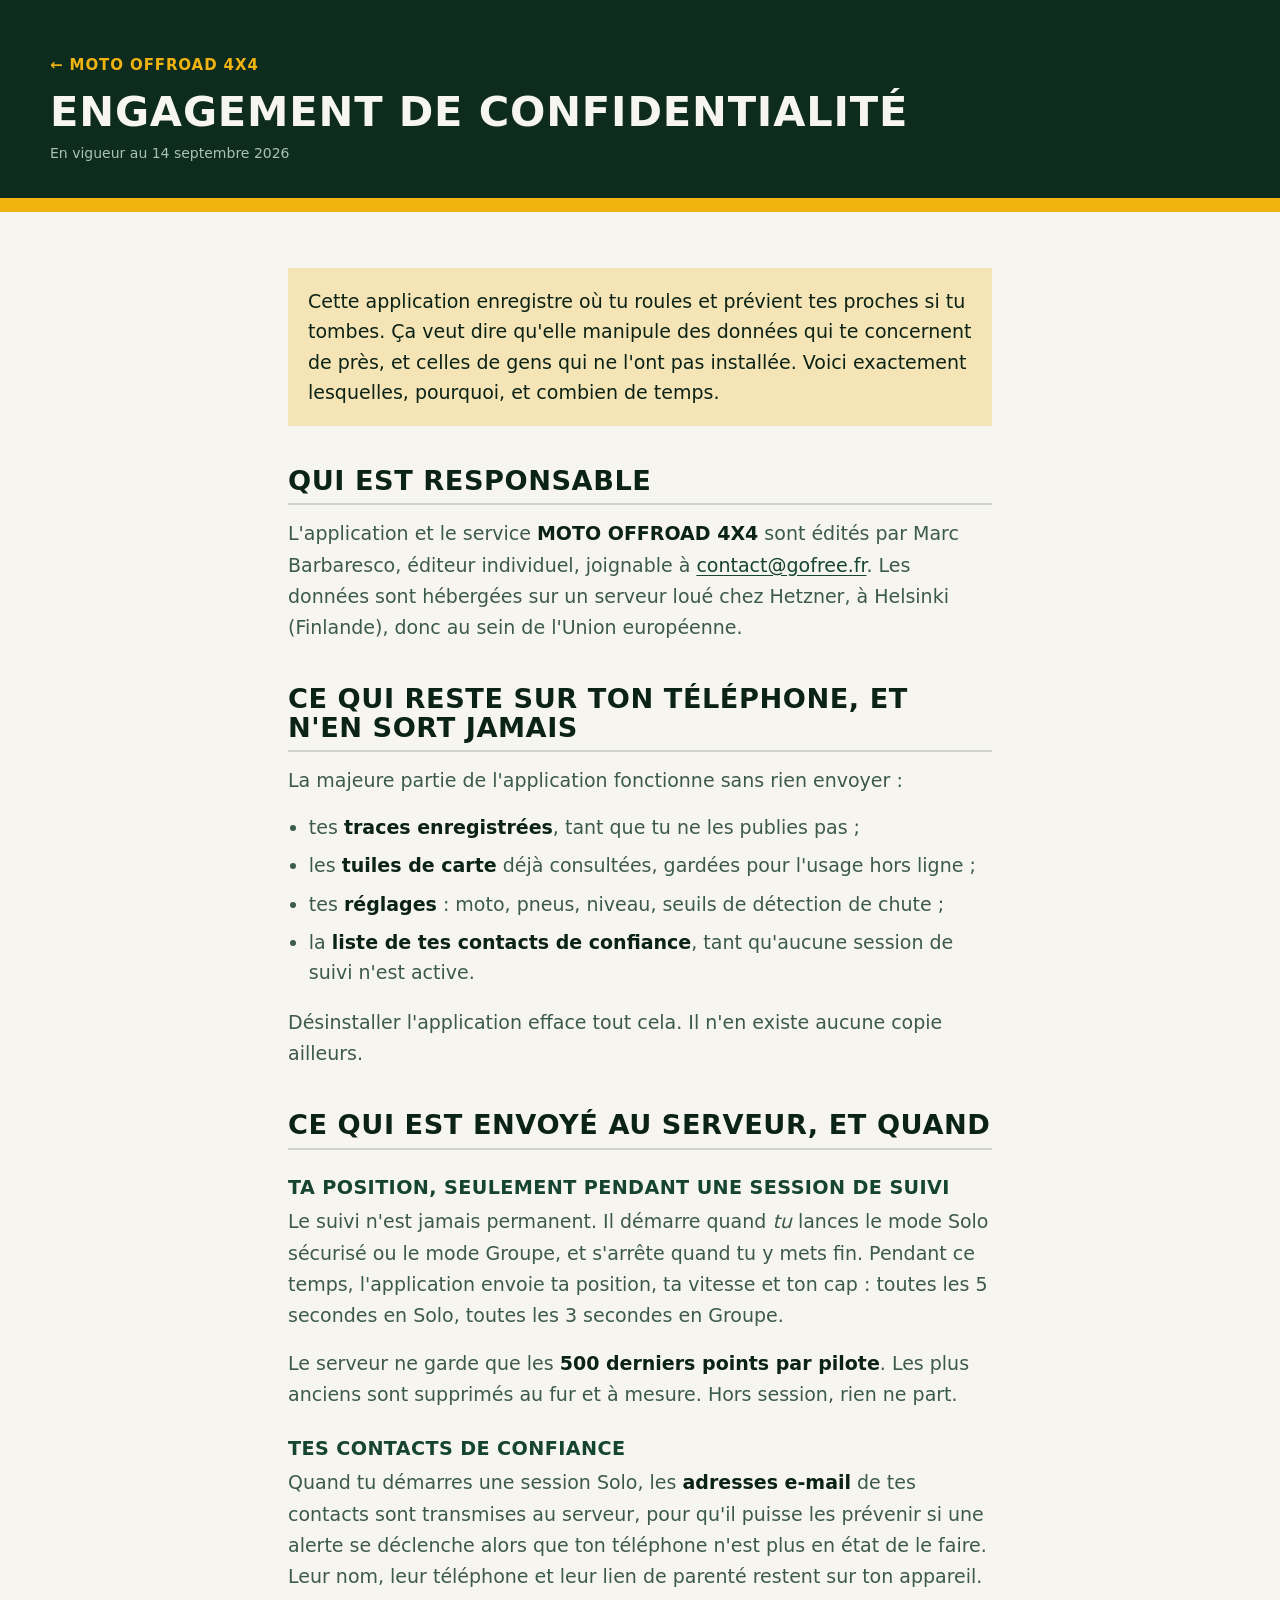
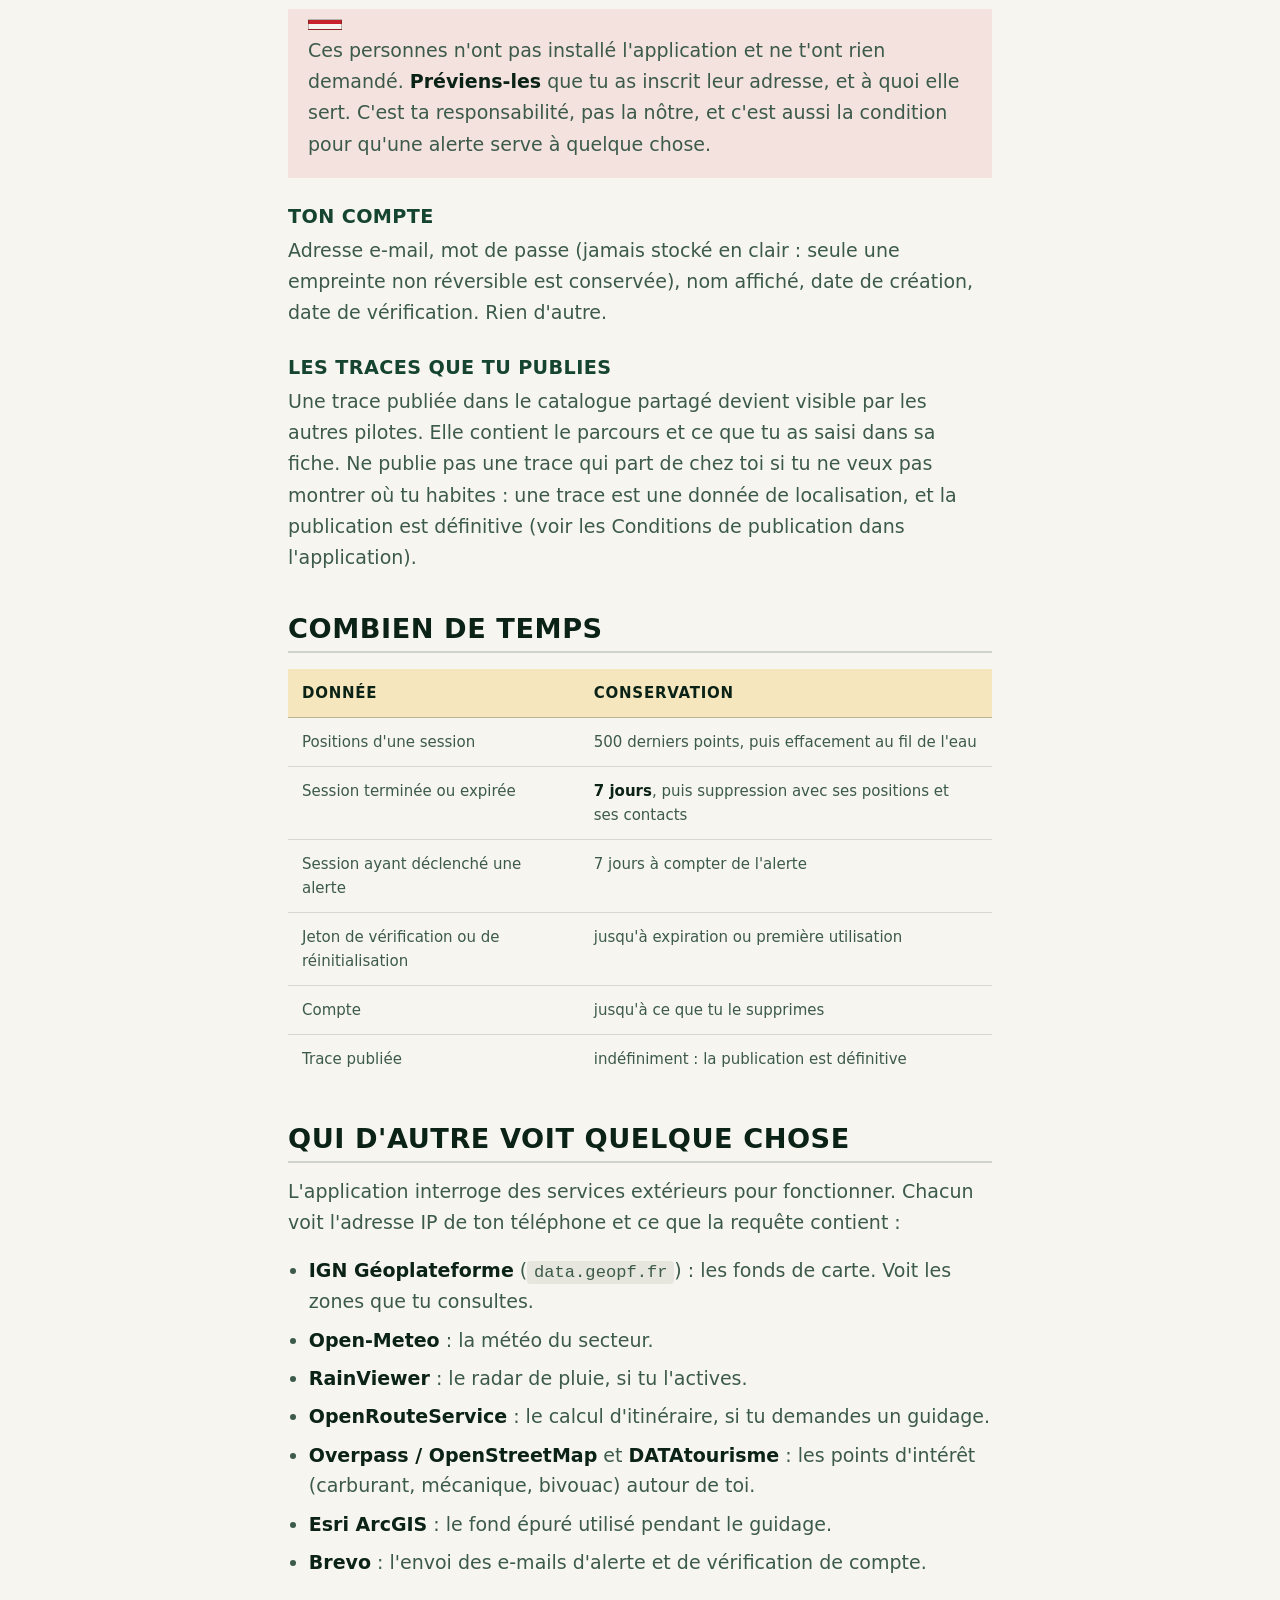
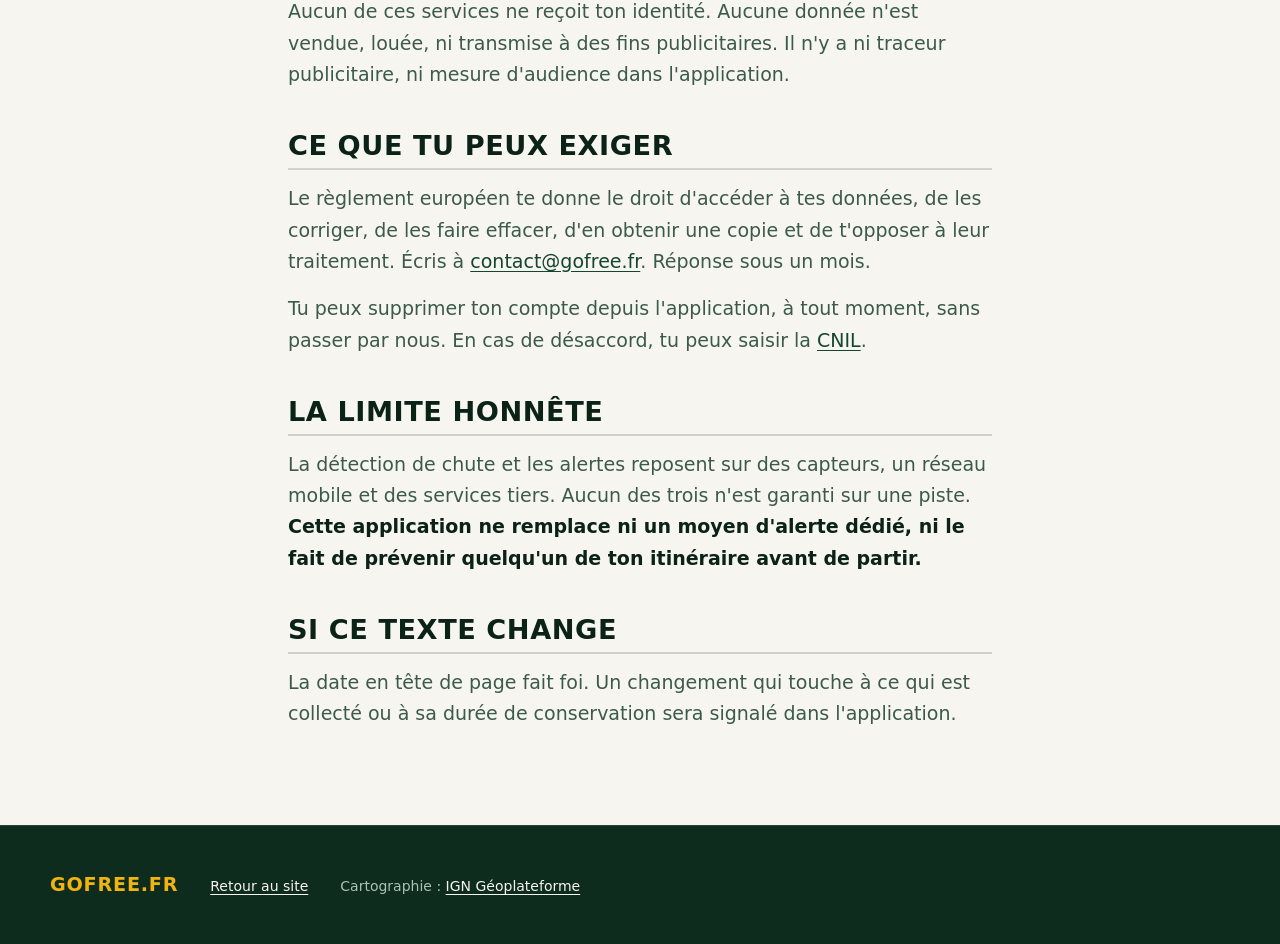
==== confidentialite.html @ 1a0636ef "Page d'engagement de confidentialite Requise par Apple pour ouvrir les tests externes TestFlight, et" ====
<!doctype html>
<html lang="fr">
<head>
<meta charset="utf-8">
<meta name="viewport" content="width=device-width, initial-scale=1">
<title>Confidentialité — MOTO OFFROAD 4X4</title>
<meta name="description" content="Ce que l'application MOTO OFFROAD 4X4 collecte, pourquoi, combien de temps, et comment le faire effacer.">
<meta name="theme-color" content="#14432E">
<link rel="stylesheet" href="styles.css">
<link rel="stylesheet" href="legal.css">
</head>
<body>

<header class="bandeau-legal">
  <div class="enveloppe">
    <a class="retour" href="./">← MOTO OFFROAD 4X4</a>
    <h1>Engagement de confidentialité</h1>
    <p class="maj">En vigueur au 14 septembre 2026</p>
  </div>
</header>

<main class="legal">
  <div class="enveloppe">

    <p class="chapo">
      Cette application enregistre où tu roules et prévient tes proches si tu
      tombes. Ça veut dire qu'elle manipule des données qui te concernent de
      près, et celles de gens qui ne l'ont pas installée. Voici exactement
      lesquelles, pourquoi, et combien de temps.
    </p>

    <h2>Qui est responsable</h2>
    <p>
      L'application et le service <strong>MOTO OFFROAD 4X4</strong> sont
      édités par Marc Barbaresco, éditeur individuel, joignable à
      <a href="mailto:contact@gofree.fr">contact@gofree.fr</a>. Les données
      sont hébergées sur un serveur loué chez Hetzner, à Helsinki (Finlande),
      donc au sein de l'Union européenne.
    </p>

    <h2>Ce qui reste sur ton téléphone, et n'en sort jamais</h2>
    <p>
      La majeure partie de l'application fonctionne sans rien envoyer :
    </p>
    <ul>
      <li>tes <strong>traces enregistrées</strong>, tant que tu ne les publies pas ;</li>
      <li>les <strong>tuiles de carte</strong> déjà consultées, gardées pour l'usage hors ligne ;</li>
      <li>tes <strong>réglages</strong> : moto, pneus, niveau, seuils de détection de chute ;</li>
      <li>la <strong>liste de tes contacts de confiance</strong>, tant qu'aucune session de suivi n'est active.</li>
    </ul>
    <p>
      Désinstaller l'application efface tout cela. Il n'en existe aucune copie
      ailleurs.
    </p>

    <h2>Ce qui est envoyé au serveur, et quand</h2>

    <h3>Ta position, seulement pendant une session de suivi</h3>
    <p>
      Le suivi n'est jamais permanent. Il démarre quand <em>tu</em> lances le
      mode Solo sécurisé ou le mode Groupe, et s'arrête quand tu y mets fin.
      Pendant ce temps, l'application envoie ta position, ta vitesse et ton
      cap : toutes les 5 secondes en Solo, toutes les 3 secondes en Groupe.
    </p>
    <p>
      Le serveur ne garde que les <strong>500 derniers points par pilote</strong>. Les plus anciens sont supprimés au fur et à mesure. Hors session, rien
      ne part.
    </p>

    <h3>Tes contacts de confiance</h3>
    <p>
      Quand tu démarres une session Solo, les <strong>adresses e-mail</strong> de
      tes contacts sont transmises au serveur, pour qu'il puisse les prévenir
      si une alerte se déclenche alors que ton téléphone n'est plus en état de
      le faire. Leur nom, leur téléphone et leur lien de parenté restent sur
      ton appareil.
    </p>
    <p class="avertissement">
      Ces personnes n'ont pas installé l'application et ne t'ont rien demandé.
      <strong>Préviens-les</strong> que tu as inscrit leur adresse, et à quoi
      elle sert. C'est ta responsabilité, pas la nôtre, et c'est aussi la
      condition pour qu'une alerte serve à quelque chose.
    </p>

    <h3>Ton compte</h3>
    <p>
      Adresse e-mail, mot de passe (jamais stocké en clair : seule une
      empreinte non réversible est conservée), nom affiché, date de création,
      date de vérification. Rien d'autre.
    </p>

    <h3>Les traces que tu publies</h3>
    <p>
      Une trace publiée dans le catalogue partagé devient visible par les
      autres pilotes. Elle contient le parcours et ce que tu as saisi dans sa
      fiche. Ne publie pas une trace qui part de chez toi si tu ne veux pas
      montrer où tu habites : une trace est une donnée de localisation, et la
      publication est définitive (voir les Conditions de publication dans
      l'application).
    </p>

    <h2>Combien de temps</h2>
    <table class="duree">
      <thead>
        <tr><th>Donnée</th><th>Conservation</th></tr>
      </thead>
      <tbody>
        <tr><td>Positions d'une session</td><td>500 derniers points, puis effacement au fil de l'eau</td></tr>
        <tr><td>Session terminée ou expirée</td><td><strong>7 jours</strong>, puis suppression avec ses positions et ses contacts</td></tr>
        <tr><td>Session ayant déclenché une alerte</td><td>7 jours à compter de l'alerte</td></tr>
        <tr><td>Jeton de vérification ou de réinitialisation</td><td>jusqu'à expiration ou première utilisation</td></tr>
        <tr><td>Compte</td><td>jusqu'à ce que tu le supprimes</td></tr>
        <tr><td>Trace publiée</td><td>indéfiniment : la publication est définitive</td></tr>
      </tbody>
    </table>

    <h2>Qui d'autre voit quelque chose</h2>
    <p>
      L'application interroge des services extérieurs pour fonctionner. Chacun
      voit l'adresse IP de ton téléphone et ce que la requête contient :
    </p>
    <ul>
      <li><strong>IGN Géoplateforme</strong> (<code>data.geopf.fr</code>) : les fonds de carte. Voit les zones que tu consultes.</li>
      <li><strong>Open-Meteo</strong> : la météo du secteur.</li>
      <li><strong>RainViewer</strong> : le radar de pluie, si tu l'actives.</li>
      <li><strong>OpenRouteService</strong> : le calcul d'itinéraire, si tu demandes un guidage.</li>
      <li><strong>Overpass / OpenStreetMap</strong> et <strong>DATAtourisme</strong> : les points d'intérêt (carburant, mécanique, bivouac) autour de toi.</li>
      <li><strong>Esri ArcGIS</strong> : le fond épuré utilisé pendant le guidage.</li>
      <li><strong>Brevo</strong> : l'envoi des e-mails d'alerte et de vérification de compte.</li>
    </ul>
    <p>
      Aucun de ces services ne reçoit ton identité. Aucune donnée n'est vendue,
      louée, ni transmise à des fins publicitaires. Il n'y a ni traceur
      publicitaire, ni mesure d'audience dans l'application.
    </p>

    <h2>Ce que tu peux exiger</h2>
    <p>
      Le règlement européen te donne le droit d'accéder à tes données, de les
      corriger, de les faire effacer, d'en obtenir une copie et de t'opposer à
      leur traitement. Écris à
      <a href="mailto:contact@gofree.fr">contact@gofree.fr</a>. Réponse sous
      un mois.
    </p>
    <p>
      Tu peux supprimer ton compte depuis l'application, à tout moment, sans
      passer par nous. En cas de désaccord, tu peux saisir la
      <a href="https://www.cnil.fr/" rel="noopener">CNIL</a>.
    </p>

    <h2>La limite honnête</h2>
    <p>
      La détection de chute et les alertes reposent sur des capteurs, un
      réseau mobile et des services tiers. Aucun des trois n'est garanti sur
      une piste. <strong>Cette application ne remplace ni un moyen d'alerte
      dédié, ni le fait de prévenir quelqu'un de ton itinéraire avant de
      partir.</strong>
    </p>

    <h2>Si ce texte change</h2>
    <p>
      La date en tête de page fait foi. Un changement qui touche à ce qui est
      collecté ou à sa durée de conservation sera signalé dans l'application.
    </p>

  </div>
</main>

<footer class="pied">
  <div class="enveloppe pied__rang">
    <strong>gofree.fr</strong>
    <span><a href="./">Retour au site</a></span>
    <span>Cartographie&nbsp;: <a href="https://geoservices.ign.fr/" rel="noopener">IGN Géoplateforme</a></span>
  </div>
</footer>

</body>
</html>
---- styles.css ----
@import url("fonts.css");

/* ─────────────────────────────────────────────────────────────
   gofree.fr — le monde du balisage de sentier.
   Tôle émaillée, plaques gravées, poteau de mélèze. Les aplats
   sont saturés : c'est de la laque, pas du parchemin.
   ───────────────────────────────────────────────────────────── */

:root {
  /* Émail */
  --foret:        #14432E;
  --foret-fonce:  #0D2C1E;
  --foret-clair:  #154430;
  --jaune:        #F0B310;
  --jaune-chaud:  #E09A05;
  --orange:       #E8601C;  /* signal d'action, hérité de l'app */
  --rouge-gr:     #C8232C;  /* balisage GR */
  --blanc-gr:     #F7F5EF;

  /* Encres */
  --grave:        #0B2216;  /* lettres gravées dans la plaque */
  --grave-doux:   #3C5A4A;
  --sur-foret:    #EAF0EA;
  --sur-foret-2:  #A9C2B3;

  --poteau:       #6B4A2E;
  --poteau-ombre: #4A3220;

  --bord:         rgba(11, 34, 22, .22);

  --lame-ombre: 0 2px 3px rgba(11, 34, 22, .28),
                0 10px 22px -8px rgba(11, 34, 22, .45);

  --mesure: 68ch;
}

*, *::before, *::after { box-sizing: border-box; }

html { -webkit-text-size-adjust: 100%; scroll-behavior: smooth; }
@media (prefers-reduced-motion: reduce) {
  html { scroll-behavior: auto; }
  *, *::before, *::after {
    animation-duration: .01ms !important;
    transition-duration: .01ms !important;
  }
}

body {
  margin: 0;
  background: var(--foret);
  color: var(--sur-foret);
  font-family: Barlow, system-ui, sans-serif;
  font-size: clamp(1.0625rem, .4vw + .95rem, 1.1875rem);
  line-height: 1.6;
  overflow-x: hidden;
}

/* Surfaces du navigateur : elles font partie du monde, pas du défaut. */
::selection { background: var(--jaune); color: var(--grave); }
:focus-visible {
  outline: 3px solid var(--jaune);
  outline-offset: 3px;
  border-radius: 2px;
}
:root { scrollbar-color: var(--jaune-chaud) var(--foret-fonce); scrollbar-width: thin; }
::-webkit-scrollbar { width: 12px; }
::-webkit-scrollbar-track { background: var(--foret-fonce); }
::-webkit-scrollbar-thumb {
  background: var(--jaune-chaud);
  border: 3px solid var(--foret-fonce);
  border-radius: 6px;
}
a { color: inherit; }
img { max-width: 100%; display: block; }

h1, h2, h3, .lame__lieu, .plaque__titre {
  font-family: Rajdhani, system-ui, sans-serif;
  font-weight: 700;
  letter-spacing: .02em;
  text-transform: uppercase;
  line-height: 1.04;
  margin: 0;
}

/* ── Lettres gravées ────────────────────────────────────────── */
.grave {
  color: var(--grave);
  text-shadow: 0 1px 0 rgba(255, 255, 255, .34);
}

/* ── Structure ──────────────────────────────────────────────── */
.enveloppe { max-width: 1180px; margin: 0 auto; }

/* ═══ LE POTEAU ═════════════════════════════════════════════ */
.poteau {
  position: relative;
  padding: 48px 20px 56px;
  background: linear-gradient(196deg, var(--foret-clair) 0%, var(--foret) 58%);
  overflow: hidden;
}

/* Le mât, planté derrière les lames. */
.poteau::before {
  content: "";
  position: absolute;
  top: 0; bottom: 0;
  left: clamp(1.25rem, 5vw, 4rem);
  width: clamp(26px, 3vw, 42px);
  background:
    linear-gradient(90deg,
      var(--poteau-ombre) 0 18%,
      var(--poteau) 18% 62%,
      var(--poteau-ombre) 62% 100%);
  box-shadow: 3px 0 14px -4px rgba(0, 0, 0, .5);
}

.poteau__contenu {
  position: relative;
  padding-left: clamp(3.25rem, 9vw, 7.5rem);
  display: grid;
  gap: clamp(1.5rem, 4vw, 3rem);
}
@media (min-width: 60rem) {
  .poteau__contenu {
    grid-template-columns: minmax(0, 1.1fr) minmax(0, .9fr);
    align-items: center;
  }
}

/* Les étapes qui montrent l'app : le propos à gauche, les écrans à droite. */
.deux-colonnes { display: grid; gap: clamp(1.75rem, 4vw, 3.5rem); }
@media (min-width: 62rem) {
  .deux-colonnes {
    grid-template-columns: minmax(0, 1fr) minmax(0, 1fr);
    align-items: start;
  }
  .deux-colonnes .etape__entete { max-width: 42ch; }
  .deux-colonnes .vues {
    margin-top: 0;
    grid-template-columns: repeat(auto-fit, minmax(min(100%, 10.5rem), 1fr));
  }
  .deux-colonnes .plaques { grid-column: 1 / -1; }
}

/* L'écran de l'app, vissé au poteau comme une plaque de plus. */
.ecran-poteau {
  margin: 0;
  justify-self: center;
  max-width: 19rem;
  padding: 10px 10px 14px;
  background: var(--blanc-gr);
  border: 3px solid var(--grave);
  box-shadow: 0 4px 6px rgba(11, 34, 22, .3), 0 18px 26px -16px rgba(0, 0, 0, .5);
  transform: rotate(1.4deg);
}
.ecran-poteau img { width: 100%; border: 1px solid rgba(11, 34, 22, .25); }

.poteau h1 {
  font-size: clamp(2.35rem, 6vw, 4.4rem);
  letter-spacing: -.015em;
  color: var(--blanc-gr);
  max-width: 13ch;
  text-wrap: balance;
}
.poteau h1 em {
  font-style: normal;
  display: block;
  color: var(--jaune);
}

.poteau__sous {
  margin: clamp(1.1rem, 2.5vh, 1.75rem) 0 0;
  max-width: 46ch;
  color: var(--sur-foret-2);
  font-size: clamp(1.0625rem, .5vw + .95rem, 1.3125rem);
  line-height: 1.5;
}

/* ── Les lames directionnelles ──────────────────────────────── */
.lames {
  list-style: none;
  margin: clamp(2.25rem, 6vh, 3.5rem) 0 0;
  padding: 0;
  display: flex;
  flex-direction: column;
  gap: clamp(.7rem, 1.6vh, 1.1rem);
}

.lame {
  --lame-fond: var(--jaune);
  --lame-encre: var(--grave);
  display: flex;
  align-items: baseline;
  gap: clamp(.75rem, 2vw, 1.5rem);
  width: fit-content;
  max-width: min(100%, 40rem);
  padding: clamp(.6rem, 1.4vh, .95rem) clamp(2.5rem, 5vw, 4rem) clamp(.6rem, 1.4vh, .95rem) clamp(1rem, 2.5vw, 1.75rem);
  background: var(--lame-fond);
  color: var(--lame-encre);
  text-decoration: none;
  /* La pointe du panneau, taillée à droite. */
  clip-path: polygon(0 0, calc(100% - 1.6rem) 0, 100% 50%, calc(100% - 1.6rem) 100%, 0 100%);
  box-shadow: var(--lame-ombre);
  transform-origin: left center;
  transition: transform .45s cubic-bezier(.16, 1, .3, 1),
              filter .45s cubic-bezier(.16, 1, .3, 1);
}

.lame:hover, .lame:focus-visible { transform: rotate(-1.1deg) translateX(6px); filter: brightness(1.05); }
.lame:active { transform: rotate(-.4deg) translateX(2px); }

.lame--action { --lame-fond: var(--orange); --lame-encre: #FFF7F1; }
.lame--action .lame__lieu { text-shadow: none; }
.lame--bientot { --lame-fond: var(--blanc-gr); --lame-encre: var(--grave-doux); }

.lame__lieu {
  font-size: clamp(1.15rem, 2.6vw, 1.85rem);
  text-shadow: 0 1px 0 rgba(255, 255, 255, .38);
}
.lame__duree {
  font-variant-numeric: tabular-nums;
  font-size: clamp(.8rem, 1.3vw, .95rem);
  font-weight: 600;
  letter-spacing: .07em;
  text-transform: uppercase;
  opacity: .72;
  margin-left: auto;
  white-space: nowrap;
}

/* ═══ LES ÉTAPES ════════════════════════════════════════════ */
.etape { padding: 56px 20px; position: relative; }
.etape--claire { background: var(--blanc-gr); color: var(--grave); }
.etape--emaillee { background: var(--jaune); color: var(--grave); }

.etape__entete { max-width: var(--mesure); }
.etape h2 {
  font-size: clamp(1.9rem, 5.5vw, 3.4rem);
  letter-spacing: -.01em;
  text-wrap: balance;
}
.etape--claire h2, .etape--emaillee h2 { color: var(--grave); }
.etape__chapo {
  margin: clamp(.85rem, 2vh, 1.25rem) 0 0;
  max-width: 54ch;
  font-size: clamp(1.0625rem, .5vw + .95rem, 1.25rem);
  line-height: 1.55;
}
.etape--claire .etape__chapo { color: var(--grave-doux); }
.etape--emaillee .etape__chapo { color: #4A3B07; }

/* ── Balise GR : le jalon peint qui ouvre chaque étape ───────── */
.balise {
  display: block;
  width: 46px; height: 15px;
  margin-bottom: clamp(1.1rem, 2.6vh, 1.6rem);
  background:
    linear-gradient(var(--blanc-gr) 0 100%) 0 0 / 100% 100% no-repeat;
  border: 2px solid rgba(11, 34, 22, .18);
  position: relative;
}
.balise::after {
  content: "";
  position: absolute; inset: 0;
  background: linear-gradient(var(--rouge-gr) 0 100%);
  clip-path: inset(0 0 50% 0);
}
.etape--claire .balise, .etape--emaillee .balise { border-color: rgba(11, 34, 22, .26); }

/* ── Le détail : plaques vissées sur le poteau ──────────────── */
.plaques {
  list-style: none;
  margin: clamp(2rem, 5vh, 3.25rem) 0 0;
  padding: 0;
  display: grid;
  gap: clamp(.9rem, 2vw, 1.35rem);
  grid-template-columns: repeat(auto-fit, minmax(min(100%, 17rem), 1fr));
}

.plaque {
  position: relative;
  padding: 20px 20px 22px;
  background: var(--blanc-gr);
  border: 1px solid var(--bord);
  box-shadow: var(--lame-ombre);
}
.etape--claire .plaque { background: #FFFFFF; }

/* Les deux vis, en haut de chaque plaque. */
.plaque::before, .plaque::after {
  content: "";
  position: absolute; top: .6rem;
  width: 7px; height: 7px;
  border-radius: 50%;
  background: radial-gradient(circle at 35% 30%, #C9CCC4, #6E736A 70%);
  box-shadow: inset 0 -1px 1px rgba(0, 0, 0, .35);
}
.plaque::before { left: .62rem; }
.plaque::after  { right: .62rem; }

.plaque__titre {
  font-size: clamp(1.05rem, 1.6vw, 1.25rem);
  color: var(--grave);
  margin-bottom: .4rem;
}
.plaque p { margin: 0; color: var(--grave-doux); font-size: .9375rem; line-height: 1.55; }

.plaque__icone { width: 30px; height: 30px; margin-bottom: .7rem; display: block; }
.plaque__icone path, .plaque__icone circle, .plaque__icone line, .plaque__icone polyline {
  fill: none; stroke: var(--foret-clair); stroke-width: 1.9;
  stroke-linecap: round; stroke-linejoin: round;
}

/* ── Écrans de l'application ────────────────────────────────── */
.vues {
  margin: clamp(2.25rem, 5.5vh, 3.5rem) 0 0;
  display: grid;
  gap: clamp(1.25rem, 3vw, 2.25rem);
  grid-template-columns: repeat(auto-fit, minmax(min(100%, 13rem), 17rem));
  justify-content: start;
  align-items: start;
}
.vue { margin: 0; }
.vue img {
  width: 100%;
  border: 3px solid var(--grave);
  box-shadow: var(--lame-ombre);
  background: var(--foret-fonce);
}
.vue figcaption {
  margin-top: .7rem;
  font-size: .875rem;
  line-height: 1.45;
  color: var(--grave-doux);
}
.etape--emaillee .vue figcaption { color: #4A3B07; }

/* ── L'inscription ──────────────────────────────────────────── */
.inscription { background: var(--foret-fonce); color: var(--sur-foret); }
.inscription h2 { color: var(--blanc-gr); }
.inscription .etape__chapo { color: var(--sur-foret-2); }

.bouton {
  display: inline-flex;
  align-items: center;
  gap: .8rem;
  margin-top: clamp(1.5rem, 3.5vh, 2.25rem);
  padding: clamp(.85rem, 1.8vh, 1.1rem) clamp(3rem, 5vw, 4rem) clamp(.85rem, 1.8vh, 1.1rem) clamp(1.4rem, 3vw, 2rem);
  background: var(--orange);
  color: #FFF7F1;
  font-family: Rajdhani, system-ui, sans-serif;
  font-weight: 700;
  font-size: clamp(1.1rem, 2.2vw, 1.45rem);
  text-transform: uppercase;
  letter-spacing: .03em;
  text-decoration: none;
  clip-path: polygon(0 0, calc(100% - 1.6rem) 0, 100% 50%, calc(100% - 1.6rem) 100%, 0 100%);
  box-shadow: var(--lame-ombre);
  transform-origin: left center;
  transition: transform .45s cubic-bezier(.16, 1, .3, 1), filter .45s cubic-bezier(.16, 1, .3, 1);
}
.bouton:hover, .bouton:focus-visible { transform: rotate(-1.1deg) translateX(6px); filter: brightness(1.07); }
.bouton[aria-disabled="true"] {
  background: var(--grave-doux);
  color: #D6DFD8;
  cursor: not-allowed;
  box-shadow: none;
}
.bouton[aria-disabled="true"]:hover { transform: none; filter: none; }

.appoint {
  margin: 1rem 0 0;
  font-size: .9375rem;
  color: var(--sur-foret-2);
  max-width: 48ch;
}
.appoint a { color: var(--jaune); text-decoration-thickness: 1px; text-underline-offset: 3px; }

/* ── Avertissement de couverture ────────────────────────────── */
.couverture {
  margin: clamp(2rem, 5vh, 3rem) 0 0;
  padding: 18px 20px;
  border-left: 1px solid var(--rouge-gr);
  background: rgba(200, 35, 44, .07);
  max-width: var(--mesure);
}
.couverture p { margin: 0; font-size: .9375rem; color: var(--grave-doux); }
.inscription .couverture { background: rgba(247, 245, 239, .06); }
.inscription .couverture p { color: var(--sur-foret-2); }

/* ── Pied : la plaque du fabricant ──────────────────────────── */
.pied {
  background: var(--foret-fonce);
  border-top: 1px solid rgba(247, 245, 239, .12);
  padding: 32px 20px;
  font-size: .875rem;
  color: var(--sur-foret-2);
}
.pied__rang { display: flex; flex-wrap: wrap; gap: .6rem clamp(1rem, 3vw, 2rem); align-items: baseline; }
.pied strong {
  font-family: Rajdhani, system-ui, sans-serif;
  font-size: 1.2rem;
  text-transform: uppercase;
  color: var(--jaune);
  letter-spacing: .04em;
}
.pied a { color: var(--blanc-gr); text-underline-offset: 3px; }

@media (max-width: 40rem) {
  .lame { max-width: 100%; width: 100%; }
  .lame__duree { margin-left: auto; }
}

/* Respiration sur grand écran — hors des raccourcis fluides, pour que
   chaque conteneur déclare un retrait lisible en toutes circonstances. */
@media (min-width: 48rem) {
  .poteau { padding: 72px 32px 88px; }
  .etape  { padding: 88px 32px; }
  .pied   { padding: 44px 32px; }
  .plaque { padding: 26px 26px 28px; }
  .couverture { padding: 22px 26px; }
}
@media (min-width: 72rem) {
  .poteau { padding: 96px 40px 112px; }
  .etape  { padding: 112px 40px; }
}

/* Écran large mais bas (portable posé, fenêtre non maximisée) : le titre
   cède du terrain pour que les lames restent dans le premier écran. */
@media (min-width: 60rem) and (max-height: 52rem) {
  .poteau h1 { font-size: clamp(2rem, 3.4vw, 3rem); }
  .poteau__sous { margin-top: .9rem; font-size: 1.0625rem; }
  .lames { margin-top: 1.4rem; }
  .poteau { padding-top: 40px; padding-bottom: 48px; }
  .ecran-poteau { max-width: 15rem; }
}
---- legal.css ----
/* Page légale : une plaque gravée, longue. Même monde que le site, mais
   réglée pour la lecture suivie plutôt que pour la persuasion. */

.bandeau-legal {
  background: var(--foret-fonce);
  padding: 32px 20px;
  box-shadow: inset 0 -14px 0 var(--jaune);
  padding-bottom: 46px;
}
.bandeau-legal h1 {
  font-size: clamp(1.7rem, 4.5vw, 2.6rem);
  color: var(--blanc-gr);
  margin-top: .7rem;
}
.retour {
  display: inline-block;
  font-family: Rajdhani, system-ui, sans-serif;
  font-weight: 600;
  font-size: .9375rem;
  letter-spacing: .06em;
  text-transform: uppercase;
  color: var(--jaune);
  text-decoration: none;
}
.retour:hover, .retour:focus-visible { text-decoration: underline; text-underline-offset: 4px; }
.maj {
  margin: .55rem 0 0;
  font-size: .875rem;
  color: var(--sur-foret-2);
  font-variant-numeric: tabular-nums;
}

.legal {
  background: var(--blanc-gr);
  color: var(--grave);
  padding: 40px 20px 56px;
}
.legal .enveloppe { max-width: 44rem; }

.legal .chapo {
  font-size: clamp(1.0625rem, .5vw + .95rem, 1.1875rem);
  line-height: 1.6;
  color: var(--grave);
  background: rgba(240, 179, 16, .26);
  padding: 18px 20px;
  margin: 0 0 2.5rem;
}

.legal h2 {
  font-size: clamp(1.3rem, 3vw, 1.7rem);
  color: var(--grave);
  margin: 2.6rem 0 .8rem;
  padding-bottom: .5rem;
  border-bottom: 2px solid rgba(11, 34, 22, .16);
}
.legal h3 {
  font-size: clamp(1.05rem, 2vw, 1.2rem);
  color: var(--foret-clair);
  margin: 1.8rem 0 .5rem;
}
.legal p { margin: 0 0 1rem; color: var(--grave-doux); line-height: 1.65; }
.legal ul { margin: 0 0 1.2rem; padding-left: 1.3rem; color: var(--grave-doux); }
.legal li { margin-bottom: .5rem; line-height: 1.6; }
.legal strong { color: var(--grave); }
.legal code {
  font-size: .9em;
  background: rgba(11, 34, 22, .07);
  padding: .1em .4em;
  border-radius: 3px;
}
.legal a { color: var(--foret-clair); text-underline-offset: 3px; }
.legal a:hover, .legal a:focus-visible { color: var(--orange); }

/* L'avertissement sur les contacts : c'est le point que les gens sautent. */
.avertissement {
  position: relative;
  background: rgba(200, 35, 44, .09);
  padding: 26px 20px 18px;
  margin: 1.2rem 0 1.5rem;
}
.avertissement::before {
  content: "";
  position: absolute;
  top: 10px; left: 20px;
  width: 34px; height: 11px;
  background: linear-gradient(var(--rouge-gr) 0 50%, var(--blanc-gr) 50% 100%);
  border: 1px solid rgba(11, 34, 22, .3);
}

.duree {
  width: 100%;
  border-collapse: collapse;
  margin: 1rem 0 1.5rem;
  font-size: .9375rem;
}
.duree th, .duree td {
  text-align: left;
  padding: 12px 14px;
  border-bottom: 1px solid rgba(11, 34, 22, .14);
  vertical-align: top;
}
.duree th {
  font-family: Rajdhani, system-ui, sans-serif;
  font-weight: 700;
  text-transform: uppercase;
  letter-spacing: .05em;
  color: var(--grave);
  background: rgba(240, 179, 16, .22);
  border-bottom-color: rgba(11, 34, 22, .26);
}
.duree td { color: var(--grave-doux); }
.duree tr:last-child td { border-bottom: none; }

@media (min-width: 48rem) {
  .bandeau-legal { padding: 48px 32px; }
  .legal { padding: 56px 32px 80px; }
}
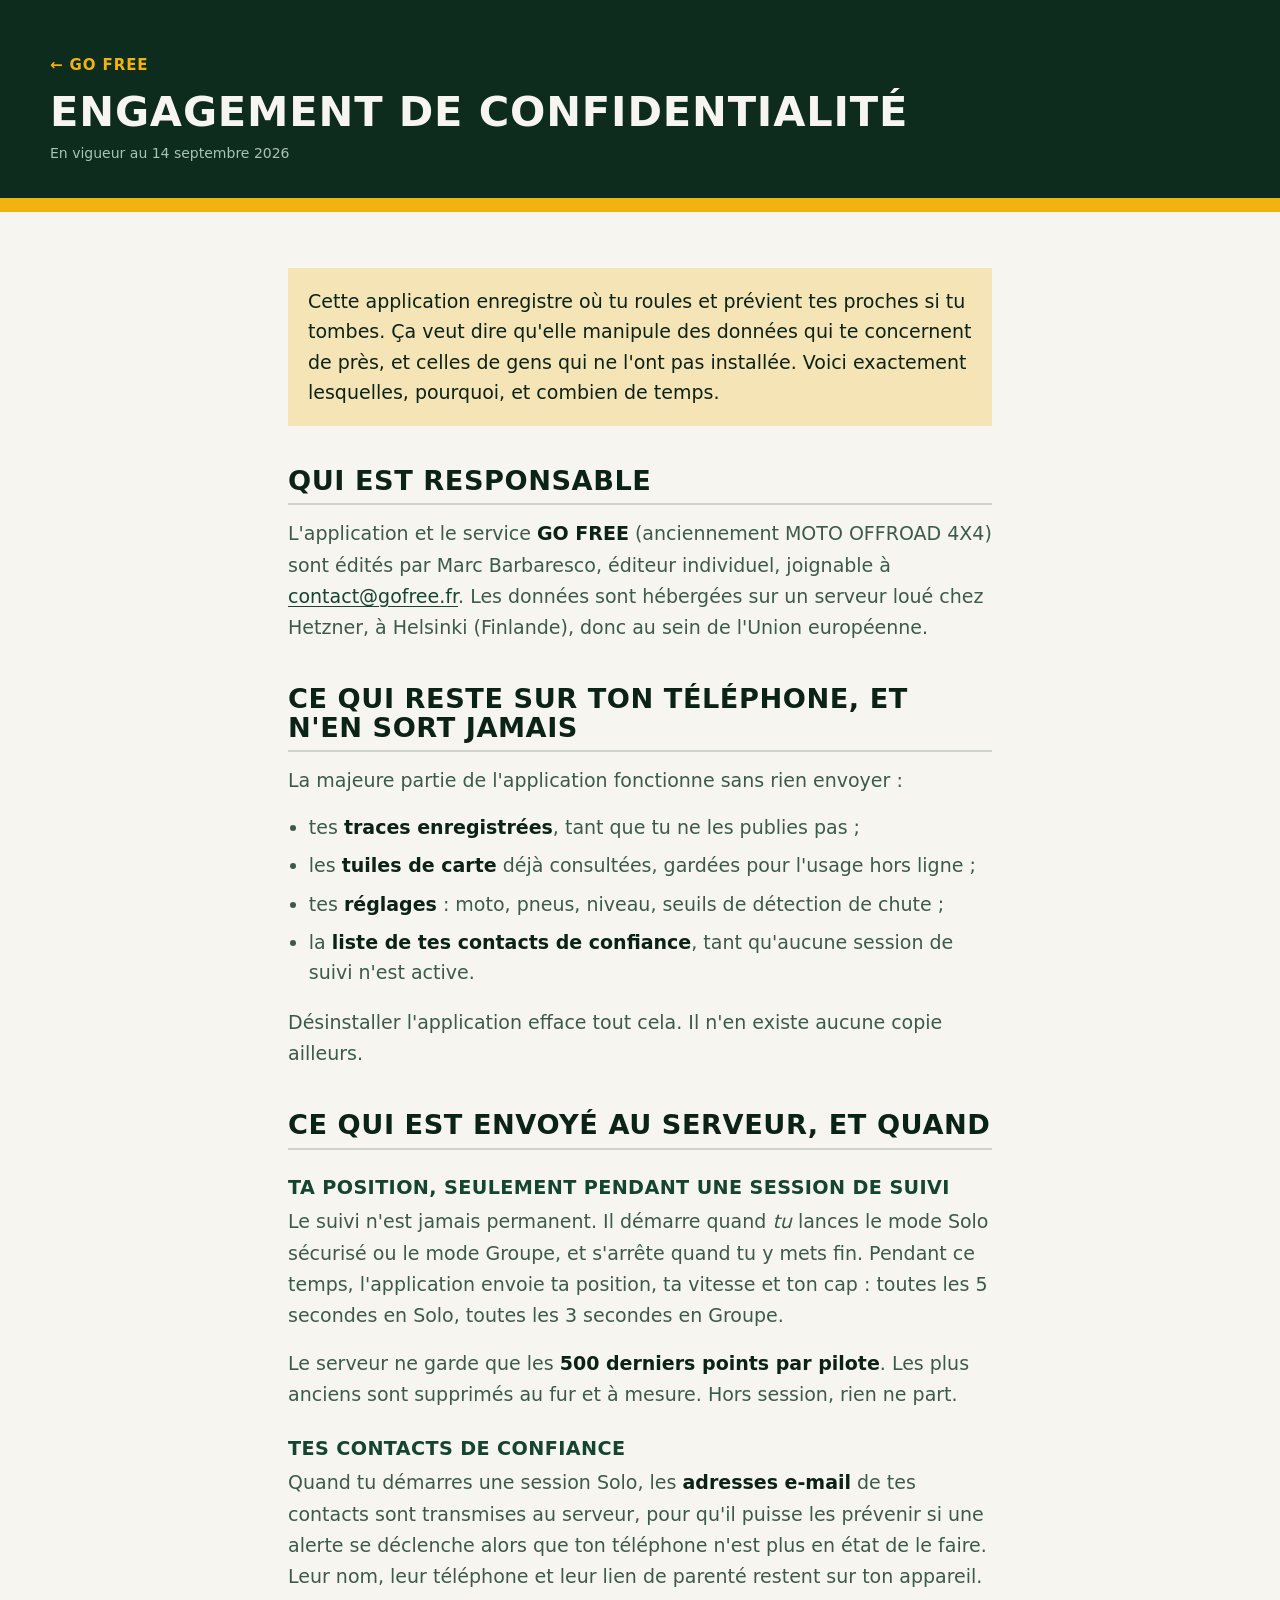
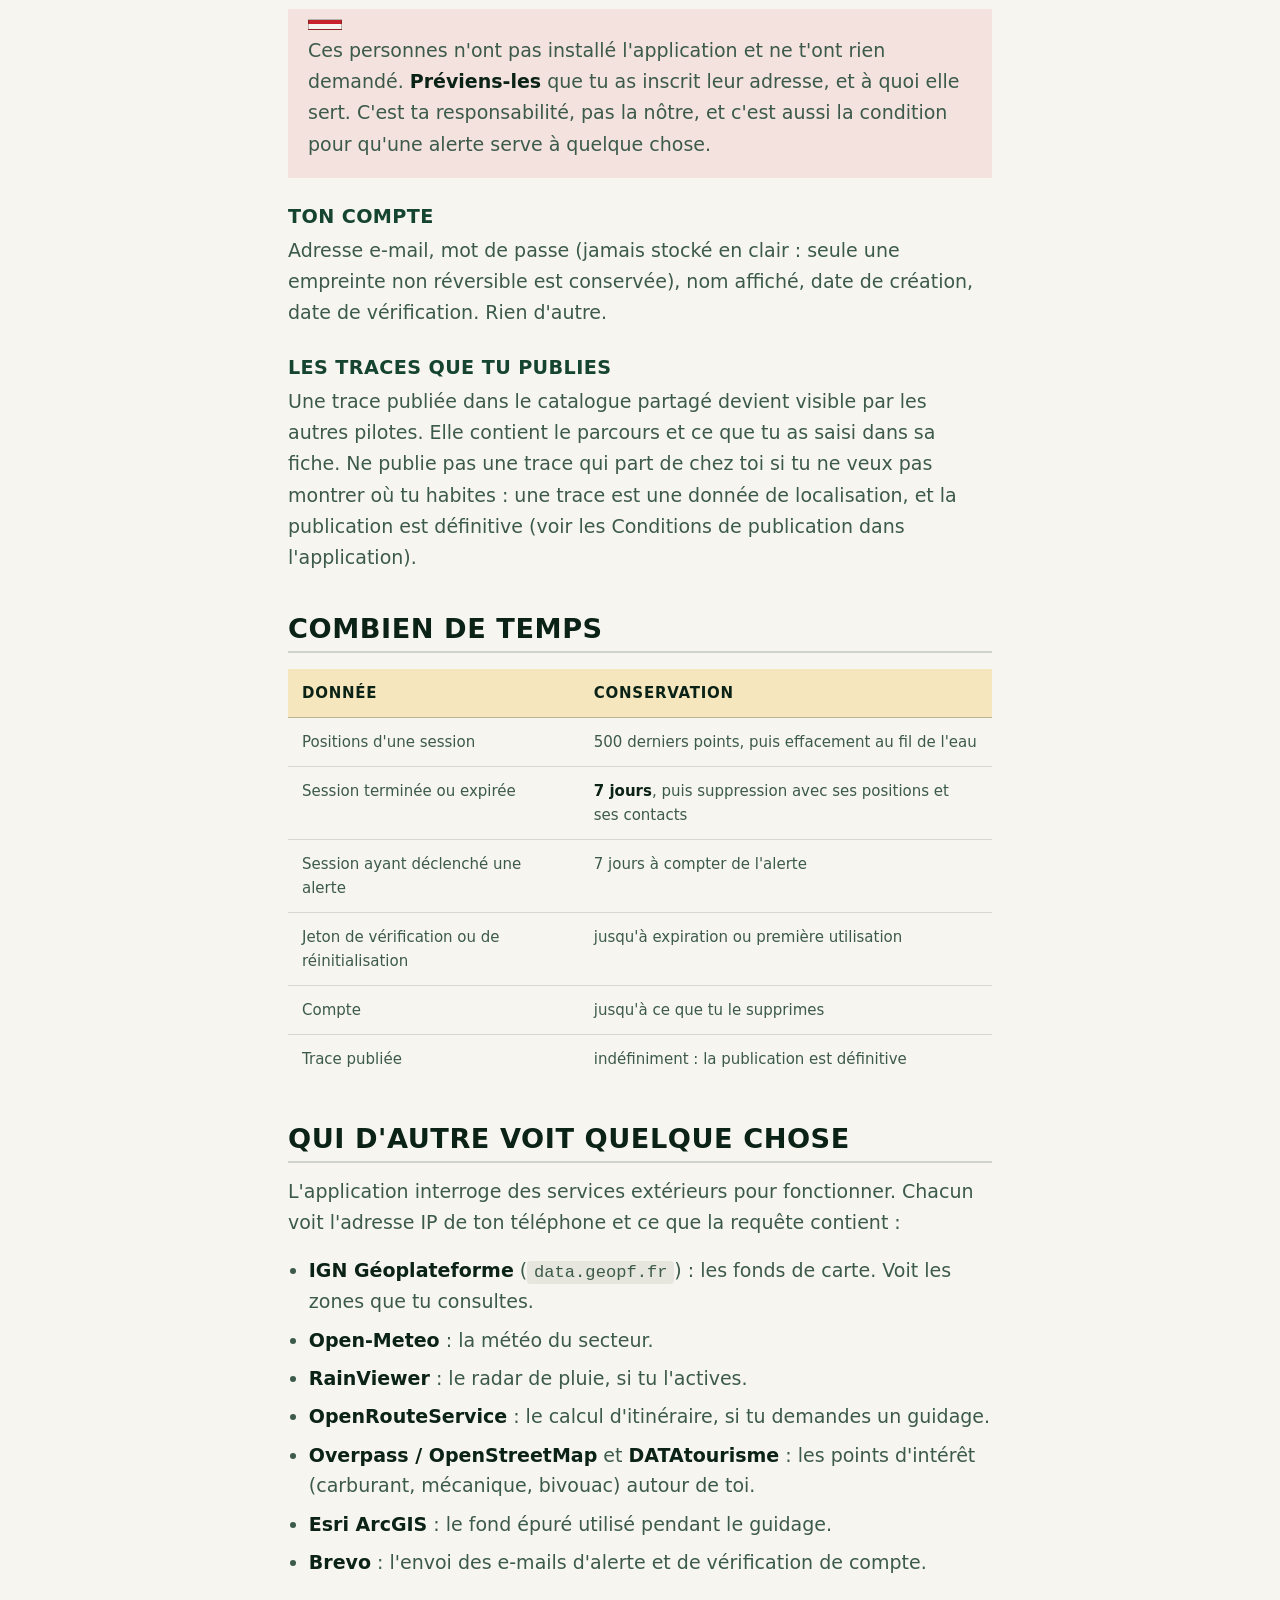
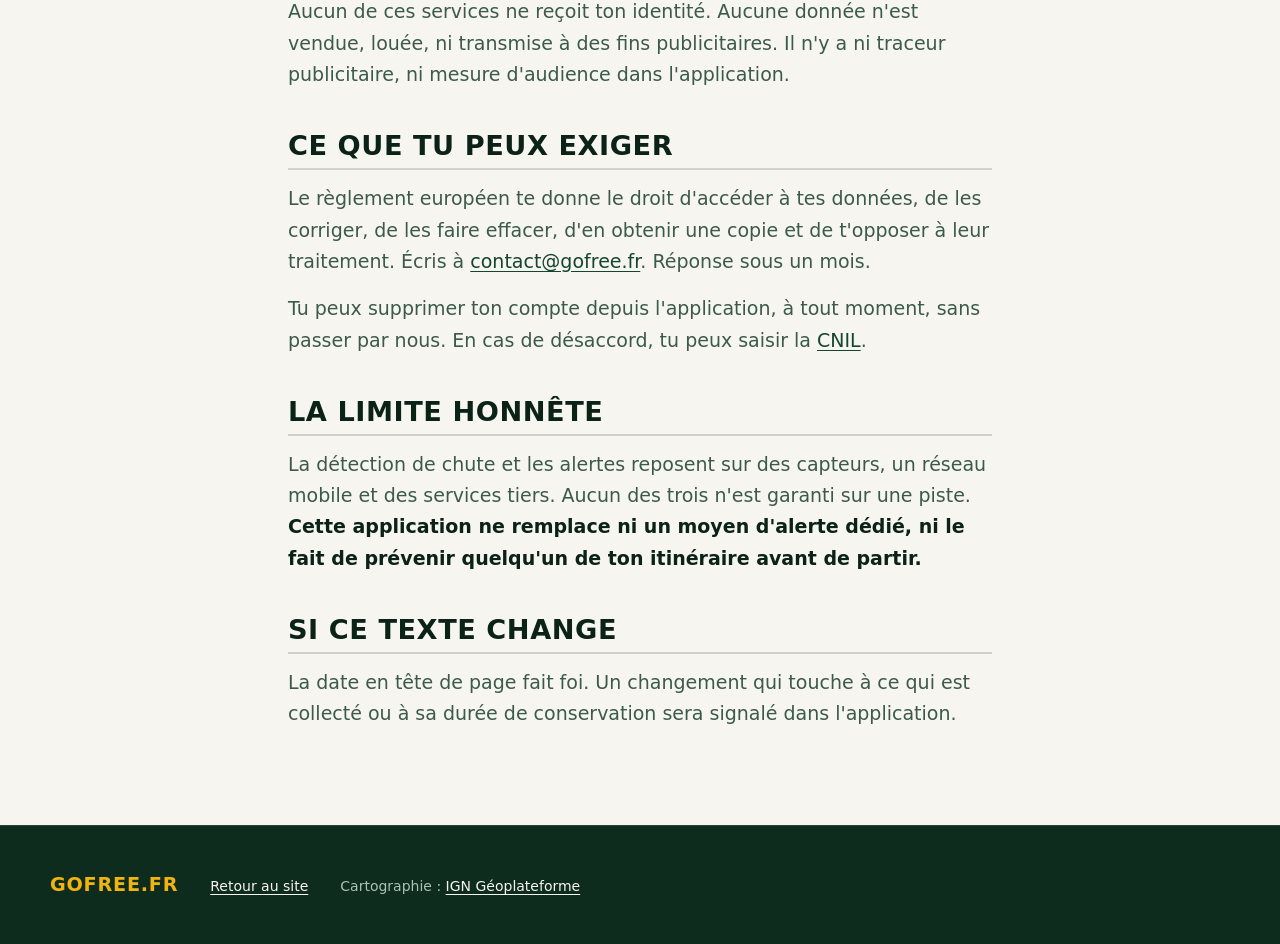
==== commit 4aff725e: "Renomme l'application GO FREE sur le site Titre, balise Open Graph, pied de page, page de confidenti" ====
--- a/confidentialite.html
+++ b/confidentialite.html
@@ -3,8 +3,8 @@
 <head>
 <meta charset="utf-8">
 <meta name="viewport" content="width=device-width, initial-scale=1">
-<title>Confidentialité — MOTO OFFROAD 4X4</title>
-<meta name="description" content="Ce que l'application MOTO OFFROAD 4X4 collecte, pourquoi, combien de temps, et comment le faire effacer.">
+<title>Confidentialité — GO FREE</title>
+<meta name="description" content="Ce que l'application GO FREE collecte, pourquoi, combien de temps, et comment le faire effacer.">
 <meta name="theme-color" content="#14432E">
 <link rel="stylesheet" href="styles.css">
 <link rel="stylesheet" href="legal.css">
@@ -13,7 +13,7 @@
 
 <header class="bandeau-legal">
   <div class="enveloppe">
-    <a class="retour" href="./">← MOTO OFFROAD 4X4</a>
+    <a class="retour" href="./">← GO FREE</a>
     <h1>Engagement de confidentialité</h1>
     <p class="maj">En vigueur au 14 septembre 2026</p>
   </div>
@@ -31,8 +31,8 @@
 
     <h2>Qui est responsable</h2>
     <p>
-      L'application et le service <strong>MOTO OFFROAD 4X4</strong> sont
-      édités par Marc Barbaresco, éditeur individuel, joignable à
+      L'application et le service <strong>GO FREE</strong> (anciennement
+      MOTO OFFROAD 4X4) sont édités par Marc Barbaresco, éditeur individuel, joignable à
       <a href="mailto:contact@gofree.fr">contact@gofree.fr</a>. Les données
       sont hébergées sur un serveur loué chez Hetzner, à Helsinki (Finlande),
       donc au sein de l'Union européenne.
--- a/styles.css
+++ b/styles.css
@@ -135,10 +135,7 @@
     align-items: start;
   }
   .deux-colonnes .etape__entete { max-width: 42ch; }
-  .deux-colonnes .vues {
-    margin-top: 0;
-    grid-template-columns: repeat(auto-fit, minmax(min(100%, 10.5rem), 1fr));
-  }
+  .deux-colonnes .vues { margin-top: 0; }
   .deux-colonnes .plaques { grid-column: 1 / -1; }
 }
 
@@ -146,14 +143,19 @@
 .ecran-poteau {
   margin: 0;
   justify-self: center;
-  max-width: 19rem;
+  width: fit-content;
   padding: 10px 10px 14px;
   background: var(--blanc-gr);
   border: 3px solid var(--grave);
   box-shadow: 0 4px 6px rgba(11, 34, 22, .3), 0 18px 26px -16px rgba(0, 0, 0, .5);
   transform: rotate(1.4deg);
 }
-.ecran-poteau img { width: 100%; border: 1px solid rgba(11, 34, 22, .25); }
+.ecran-poteau img {
+  display: block;
+  height: min(56vh, 520px);
+  width: auto;
+  border: 1px solid rgba(11, 34, 22, .25);
+}
 
 .poteau h1 {
   font-size: clamp(2.35rem, 6vw, 4.4rem);
@@ -232,6 +234,12 @@
 .etape { padding: 56px 20px; position: relative; }
 .etape--claire { background: var(--blanc-gr); color: var(--grave); }
 .etape--emaillee { background: var(--jaune); color: var(--grave); }
+/* Fond sombre : le relief et la photo aerienne se detachent mieux sur du
+   vert profond que sur la plaque claire. */
+.etape--sombre { background: var(--foret); color: var(--sur-foret); }
+.etape--sombre h2 { color: var(--blanc-gr); }
+.etape--sombre .etape__chapo { color: var(--sur-foret-2); }
+.etape--sombre .vue figcaption { color: var(--sur-foret-2); }
 
 .etape__entete { max-width: var(--mesure); }
 .etape h2 {
@@ -312,17 +320,20 @@
 }
 
 /* ── Écrans de l'application ────────────────────────────────── */
+/* Les captures se calent sur la HAUTEUR, comme l'écran du héros : ce sont
+   des ecrans de telephone, bien plus hauts que larges. Les dimensionner en
+   largeur les faisait occuper toute la section et noyait le texte. */
 .vues {
   margin: clamp(2.25rem, 5.5vh, 3.5rem) 0 0;
-  display: grid;
-  gap: clamp(1.25rem, 3vw, 2.25rem);
-  grid-template-columns: repeat(auto-fit, minmax(min(100%, 13rem), 17rem));
-  justify-content: start;
-  align-items: start;
-}
-.vue { margin: 0; }
+  display: flex;
+  flex-wrap: wrap;
+  gap: clamp(1.25rem, 3vw, 2rem);
+  align-items: flex-start;
+}
+.vue { margin: 0; max-width: 15rem; }
 .vue img {
-  width: 100%;
+  height: min(44vh, 400px);
+  width: auto;
   border: 3px solid var(--grave);
   box-shadow: var(--lame-ombre);
   background: var(--foret-fonce);
@@ -432,5 +443,10 @@
   .poteau__sous { margin-top: .9rem; font-size: 1.0625rem; }
   .lames { margin-top: 1.4rem; }
   .poteau { padding-top: 40px; padding-bottom: 48px; }
-  .ecran-poteau { max-width: 15rem; }
-}
+  .ecran-poteau img { height: min(46vh, 380px); }
+}
+
+@media (max-width: 34rem) {
+  .vue { max-width: 100%; }
+  .vue img { height: auto; width: min(100%, 15rem); }
+}
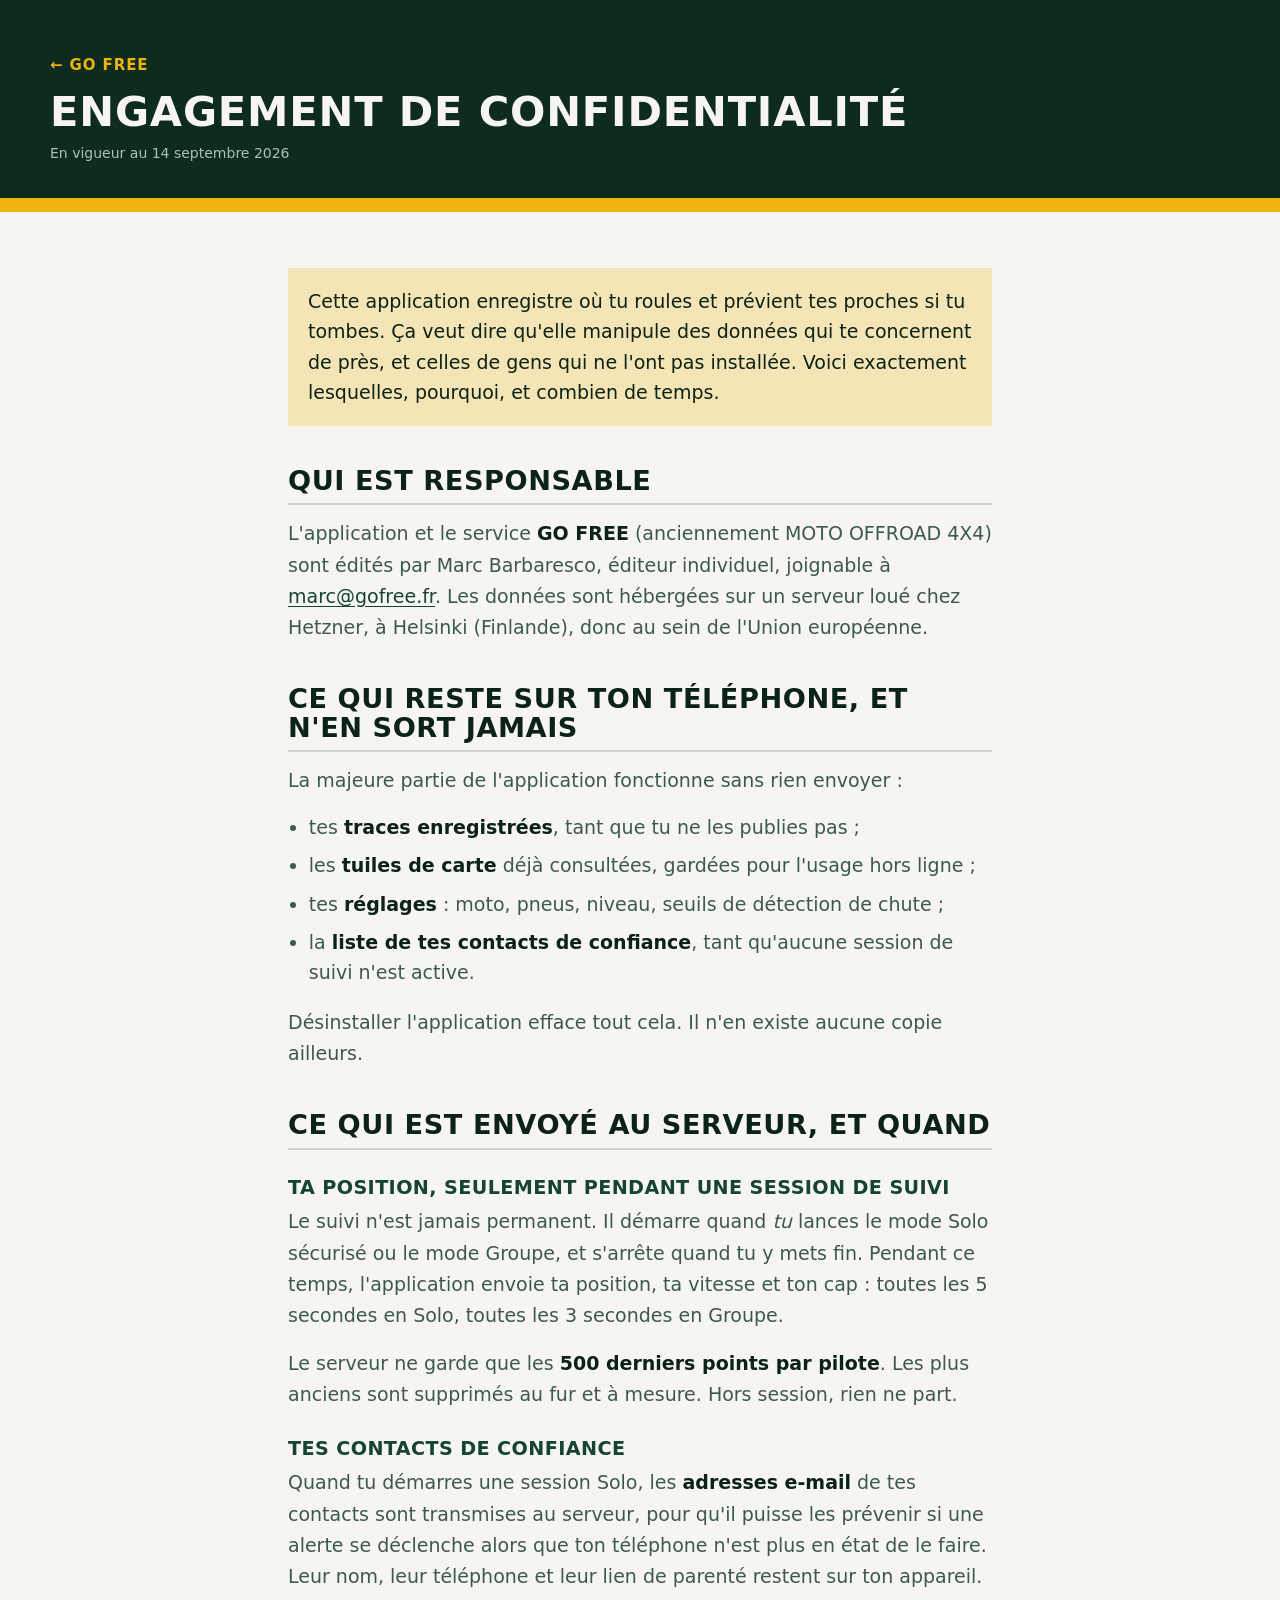
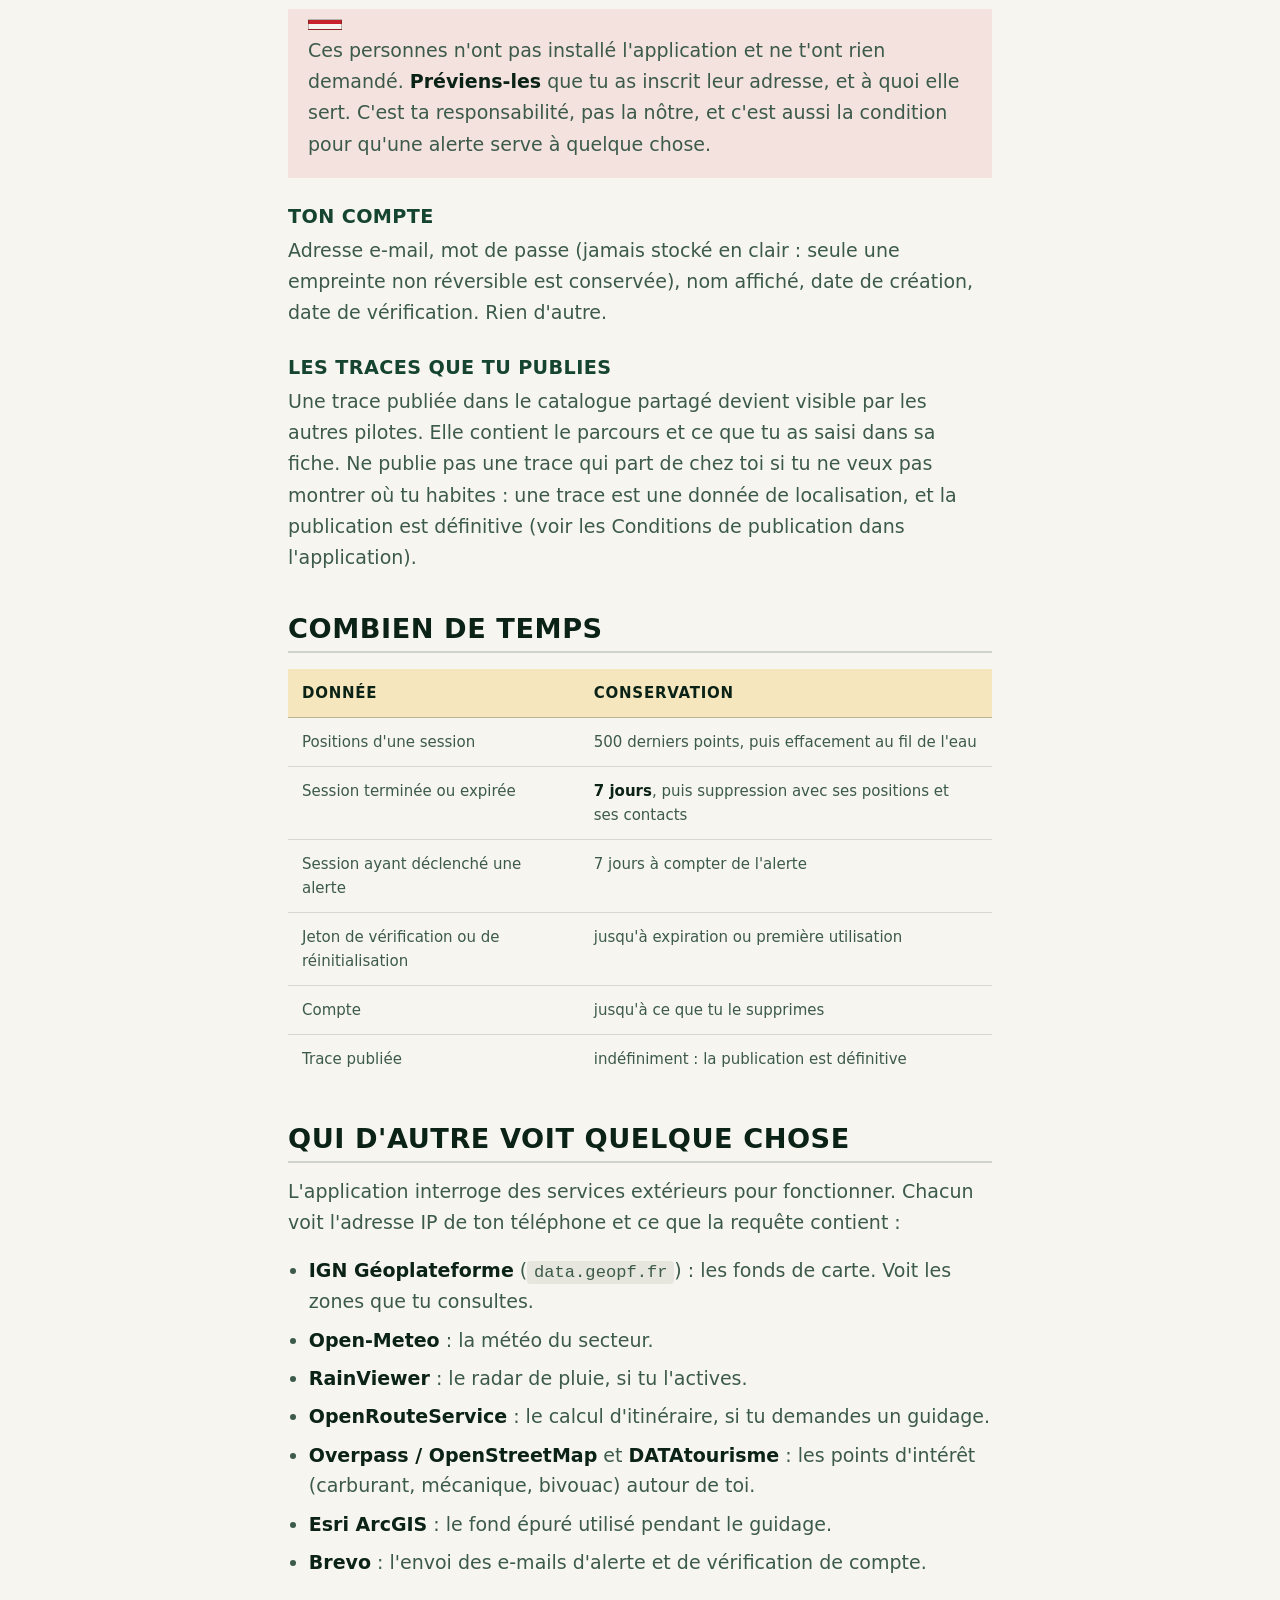
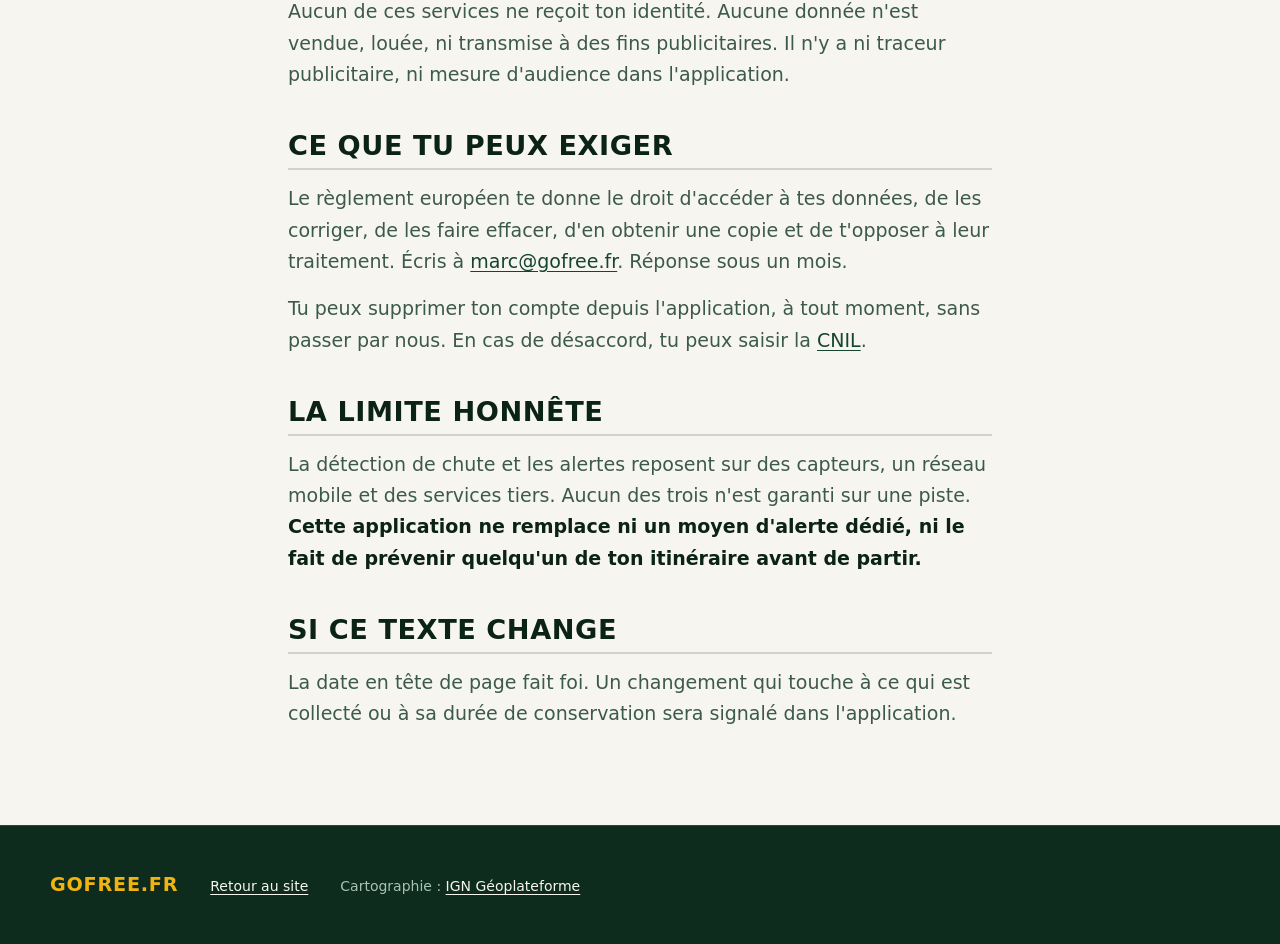
==== commit 5b090f6a: "L'adresse du site devient marc@gofree.fr, et sort de la vue des robots contact@gofree.fr n'existait " ====
--- a/confidentialite.html
+++ b/confidentialite.html
@@ -33,7 +33,7 @@
     <p>
       L'application et le service <strong>GO FREE</strong> (anciennement
       MOTO OFFROAD 4X4) sont édités par Marc Barbaresco, éditeur individuel, joignable à
-      <a href="mailto:contact@gofree.fr">contact@gofree.fr</a>. Les données
+      <a class="courriel" data-nom="marc" data-dom="gofree.fr" href="#">marc [chez] gofree.fr</a>. Les données
       sont hébergées sur un serveur loué chez Hetzner, à Helsinki (Finlande),
       donc au sein de l'Union européenne.
     </p>
@@ -139,7 +139,7 @@
       Le règlement européen te donne le droit d'accéder à tes données, de les
       corriger, de les faire effacer, d'en obtenir une copie et de t'opposer à
       leur traitement. Écris à
-      <a href="mailto:contact@gofree.fr">contact@gofree.fr</a>. Réponse sous
+      <a class="courriel" data-nom="marc" data-dom="gofree.fr" href="#">marc [chez] gofree.fr</a>. Réponse sous
       un mois.
     </p>
     <p>
@@ -174,5 +174,25 @@
   </div>
 </footer>
 
+<script>
+// L'adresse n'est jamais ecrite d'un seul tenant dans la page : elle est
+// recomposee ici. Un robot qui lit le HTML n'y trouve ni « mailto: » ni
+// l'adresse complete. Sans JavaScript, le texte reste lisible par un humain
+// sous la forme « marc [chez] gofree.fr ».
+(function () {
+  var liens = document.querySelectorAll('a.courriel');
+  for (var i = 0; i < liens.length; i++) {
+    var a = liens[i];
+    var adresse = a.dataset.nom + String.fromCharCode(64) + a.dataset.dom;
+    var params = [];
+    if (a.dataset.sujet) params.push('subject=' + encodeURIComponent(a.dataset.sujet));
+    if (a.dataset.corps) params.push('body=' + encodeURIComponent(a.dataset.corps));
+    a.href = 'mail' + 'to:' + adresse + (params.length ? '?' + params.join('&') : '');
+    // Le libelle n'est remplace que s'il portait l'adresse masquee : les
+    // boutons gardent le leur.
+    if (a.textContent.indexOf('[chez]') !== -1) a.textContent = adresse;
+  }
+})();
+</script>
 </body>
 </html>
--- a/styles.css
+++ b/styles.css
@@ -43,6 +43,10 @@
     animation-duration: .01ms !important;
     transition-duration: .01ms !important;
   }
+  /* Sans cela, l'agrandissement subsisterait et sauterait d'un coup : pire
+     que l'animation qu'on venait de retirer. */
+  .vue:hover img, .vue:focus-within img,
+  .ecran-poteau:hover { transform: none !important; }
 }
 
 body {
@@ -144,12 +148,21 @@
   margin: 0;
   justify-self: center;
   width: fit-content;
+  transition: transform 220ms cubic-bezier(.4, 0, .2, 1),
+              box-shadow 220ms cubic-bezier(.4, 0, .2, 1);
   padding: 10px 10px 14px;
   background: var(--blanc-gr);
   border: 3px solid var(--grave);
   box-shadow: 0 4px 6px rgba(11, 34, 22, .3), 0 18px 26px -16px rgba(0, 0, 0, .5);
   transform: rotate(1.4deg);
 }
+/* Plus sobre que les vignettes : cette capture est deja grande, la meme
+   amplitude la ferait deborder du cadre. */
+.ecran-poteau:hover {
+  transform: scale(1.03);
+  box-shadow: 0 26px 50px -18px rgba(0, 0, 0, .55);
+}
+
 .ecran-poteau img {
   display: block;
   height: min(56vh, 520px);
@@ -330,13 +343,31 @@
   gap: clamp(1.25rem, 3vw, 2rem);
   align-items: flex-start;
 }
-.vue { margin: 0; max-width: 15rem; }
+.vue {
+  margin: 0;
+  max-width: 15rem;
+  /* La voisine est a quelques pixels : sans empilement, la capture agrandie
+     passerait dessous au lieu de venir devant. */
+  position: relative;
+  z-index: 0;
+}
+.vue:hover, .vue:focus-within { z-index: 1; }
+
 .vue img {
   height: min(44vh, 400px);
   width: auto;
   border: 3px solid var(--grave);
   box-shadow: var(--lame-ombre);
   background: var(--foret-fonce);
+  /* transform et ombre seulement : ni hauteur ni largeur, pour que
+     l'agrandissement ne repousse jamais ce qui l'entoure. */
+  transition: transform 220ms cubic-bezier(.4, 0, .2, 1),
+              box-shadow 220ms cubic-bezier(.4, 0, .2, 1);
+}
+.vue:hover img, .vue:focus-within img {
+  transform: scale(1.08);
+  box-shadow: 0 3px 4px rgba(11, 34, 22, .3),
+              0 20px 42px -12px rgba(11, 34, 22, .55);
 }
 .vue figcaption {
   margin-top: .7rem;
@@ -358,7 +389,10 @@
   margin-top: clamp(1.5rem, 3.5vh, 2.25rem);
   padding: clamp(.85rem, 1.8vh, 1.1rem) clamp(3rem, 5vw, 4rem) clamp(.85rem, 1.8vh, 1.1rem) clamp(1.4rem, 3vw, 2rem);
   background: var(--orange);
-  color: #FFF7F1;
+  /* Encre foncée et non blanche : blanc sur cet orange plafonne à 3,24:1,
+     sous le seuil AA. L'orange est celui de l'application, on n'y touche
+     pas — c'est le texte qui cède, et il y gagne 4,88:1. */
+  color: var(--grave);
   font-family: Rajdhani, system-ui, sans-serif;
   font-weight: 700;
   font-size: clamp(1.1rem, 2.2vw, 1.45rem);
@@ -450,3 +484,72 @@
   .vue { max-width: 100%; }
   .vue img { height: auto; width: min(100%, 15rem); }
 }
+
+/* ── Le carnet du col ───────────────────────────────────────── */
+/* La boîte en métal au sommet, et le carnet dedans. Le vide est le sujet :
+   la page ne porte que ce que de vrais pilotes y auront écrit, et rien
+   avant. Le dessin doit donc rendre l'attente digne, pas l'absence gênante. */
+
+.carnet {
+  margin: clamp(2rem, 5vh, 3rem) 0 0;
+  max-width: 34rem;
+}
+
+.carnet__page {
+  position: relative;
+  background: var(--blanc-gr);
+  padding: 30px 26px 30px 60px;
+  border: 1px solid var(--bord);
+  box-shadow: var(--lame-ombre);
+  transform: rotate(-.5deg);
+}
+
+/* La marge rouge du cahier d'écolier français : une seule ligne suffit à
+   dire « carnet » sans écrire le mot. */
+.carnet__page::before {
+  content: "";
+  position: absolute;
+  top: 0; bottom: 0; left: 42px;
+  width: 1px;
+  background: rgba(200, 35, 44, .55);
+}
+
+.carnet__vide {
+  margin: 0;
+  font-style: italic;
+  font-size: clamp(1rem, .4vw + .9rem, 1.0625rem);
+  /* Calé sur la réglure : le texte s'assoit sur les lignes au lieu de
+     flotter entre elles. */
+  line-height: 2rem;
+  color: var(--grave-doux);
+  max-width: 34ch;
+}
+
+/* Les lignes vides qui attendent une entrée. Dessinées comme éléments et
+   non comme dégradé répété : ce sont des emplacements, pas une texture. */
+.carnet__ligne {
+  height: 2rem;
+  border-bottom: 1px solid rgba(11, 34, 22, .16);
+}
+.carnet__ligne:first-child { border-top: 1px solid rgba(11, 34, 22, .16); }
+
+.carnet__pied {
+  margin: 1rem 0 0;
+  font-family: Rajdhani, system-ui, sans-serif;
+  font-weight: 600;
+  font-size: .875rem;
+  letter-spacing: .08em;
+  text-transform: uppercase;
+  color: #4A3B07;
+}
+
+.carnet__appel { margin-top: clamp(1.75rem, 4vh, 2.5rem); }
+
+/* Le fond émaillé est clair : le texte d'appoint doit y virer à l'encre. */
+.appoint--sombre { color: #4A3B07; }
+.appoint--sombre a { color: var(--grave); }
+
+@media (max-width: 34rem) {
+  .carnet__page { padding: 24px 18px 24px 48px; transform: none; }
+  .carnet__page::before { left: 32px; }
+}
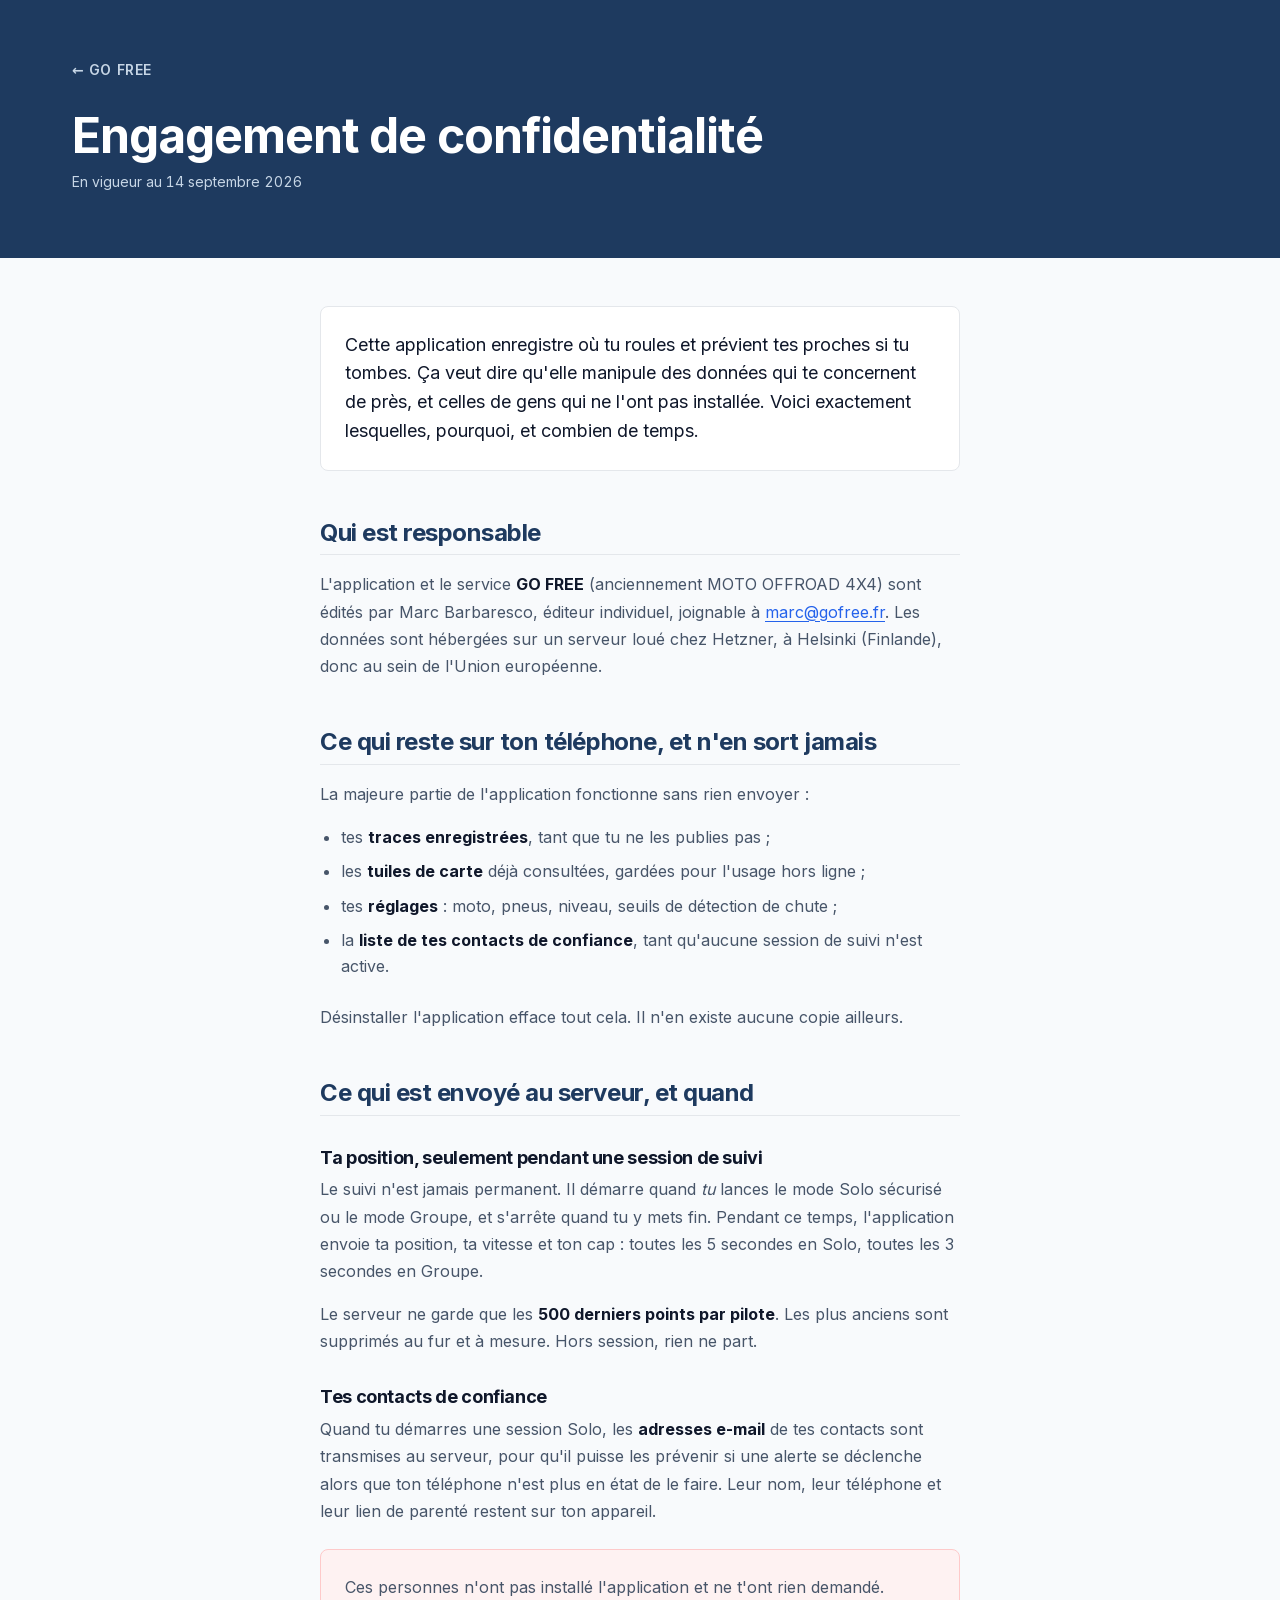
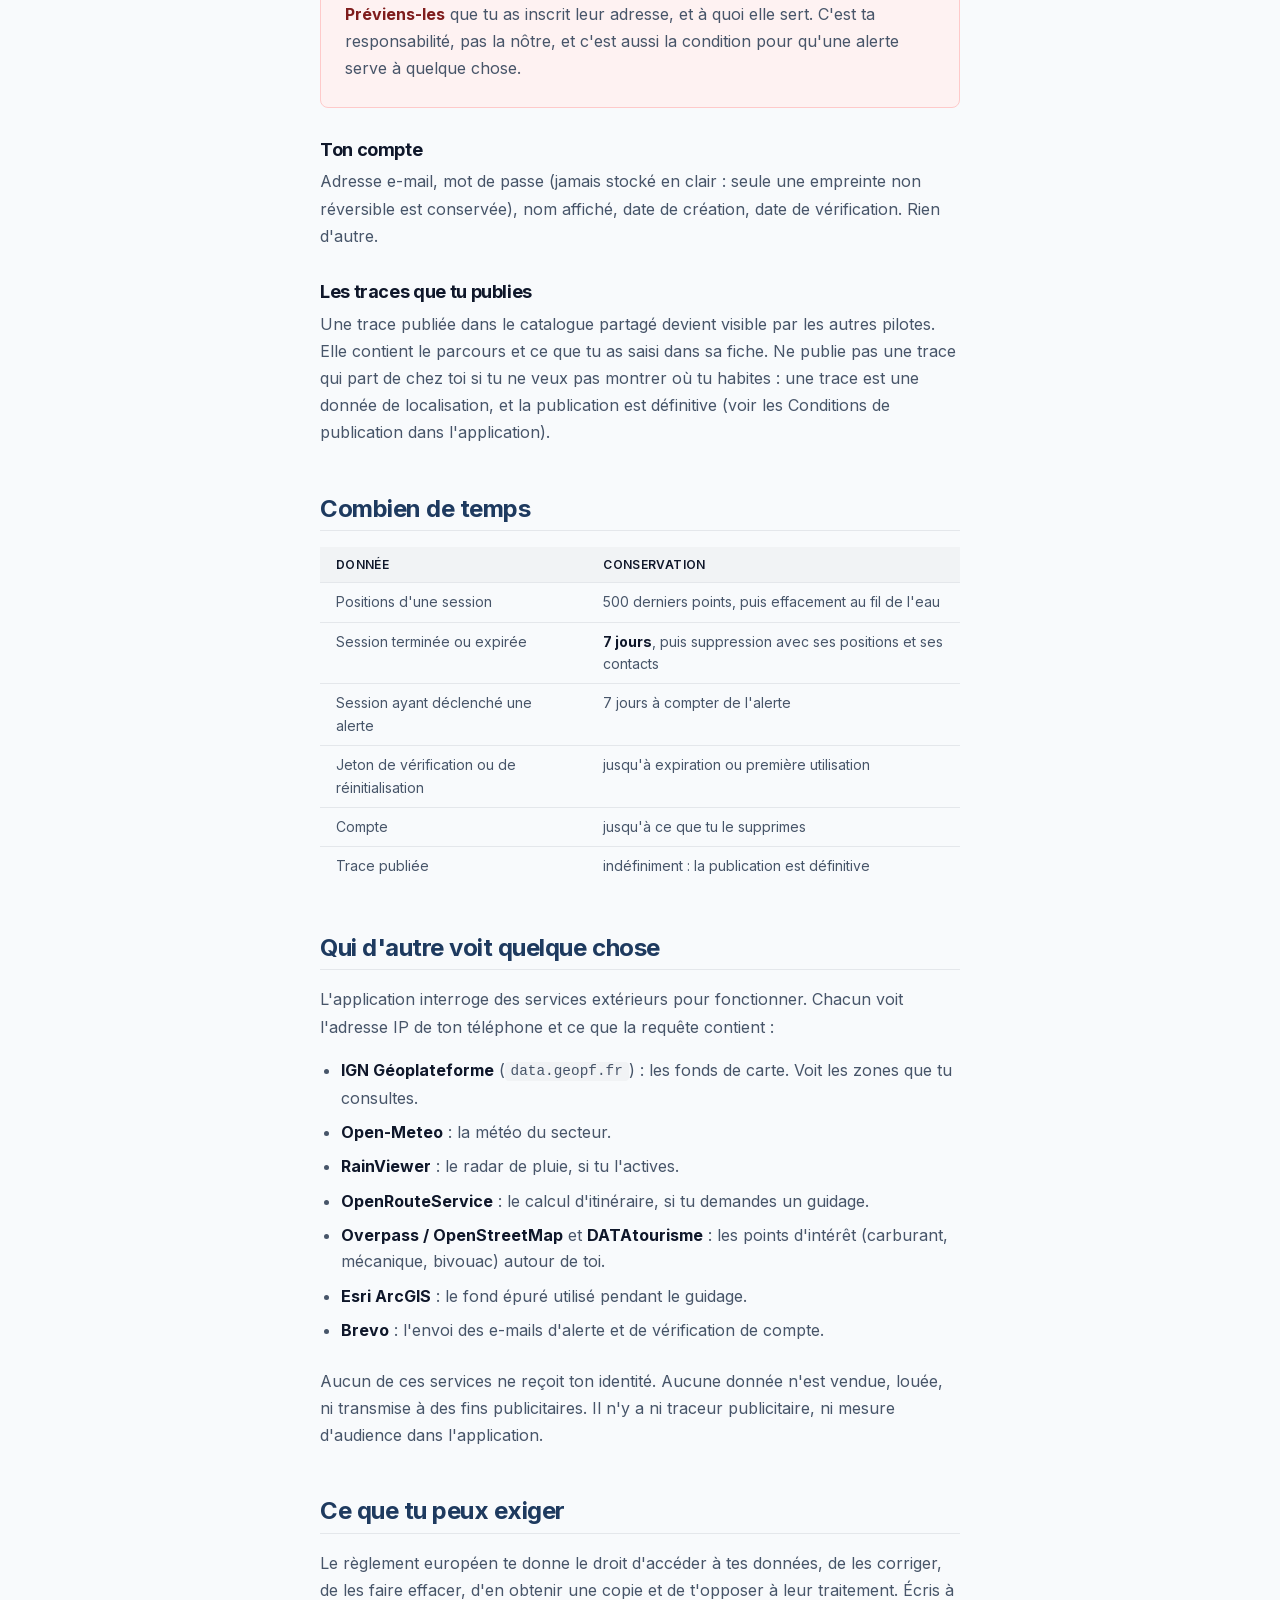
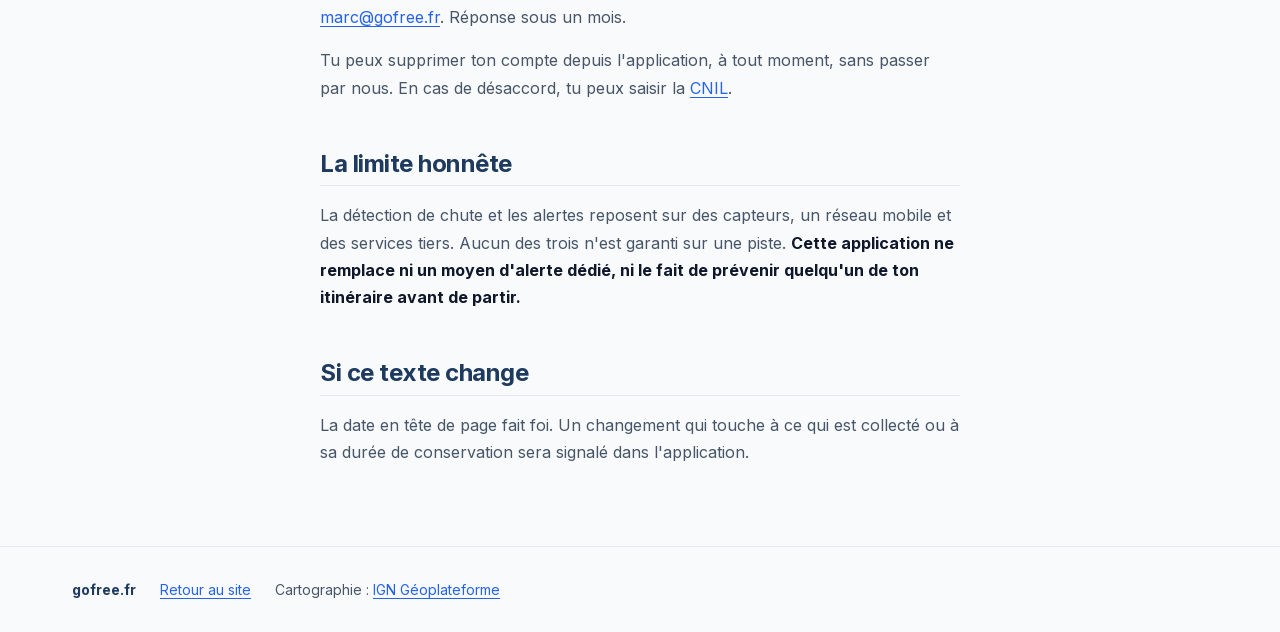
==== commit a513389f: "Passe le site en direction « Minimalism & Swiss »" ====
--- a/confidentialite.html
+++ b/confidentialite.html
@@ -5,7 +5,9 @@
 <meta name="viewport" content="width=device-width, initial-scale=1">
 <title>Confidentialité — GO FREE</title>
 <meta name="description" content="Ce que l'application GO FREE collecte, pourquoi, combien de temps, et comment le faire effacer.">
-<meta name="theme-color" content="#14432E">
+<meta name="theme-color" content="#1E3A5F">
+<link rel="preload" as="font" type="font/woff2" href="fonts/inter-latin.woff2" crossorigin>
+<link rel="stylesheet" href="fonts-inter.css">
 <link rel="stylesheet" href="styles.css">
 <link rel="stylesheet" href="legal.css">
 </head>
--- a/fonts-inter.css
+++ b/fonts-inter.css
@@ -0,0 +1,25 @@
+/* Inter, hébergée ici plutôt que chez Google.
+   La page de confidentialité énumère chaque service extérieur qui voit
+   l'adresse IP du visiteur : en ajouter un pour une police serait un
+   tiers de plus à déclarer, pour rien.
+
+   Un seul fichier par sous-ensemble : Google sert la même police
+   variable pour 400, 500, 600 et 700. En embarquer quatre copies
+   identiques coûtait 270 Ko pour rien. */
+
+@font-face {
+  font-family: 'Inter';
+  font-style: normal;
+  font-weight: 100 900;
+  font-display: swap;
+  src: url(fonts/inter-latin-ext.woff2) format('woff2');
+  unicode-range: U+0100-02BA, U+02BD-02C5, U+02C7-02CC, U+02CE-02D7, U+02DD-02FF, U+0304, U+0308, U+0329, U+1D00-1DBF, U+1E00-1E9F, U+1EF2-1EFF, U+2020, U+20A0-20AB, U+20AD-20C0, U+2113, U+2C60-2C7F, U+A720-A7FF;
+}
+@font-face {
+  font-family: 'Inter';
+  font-style: normal;
+  font-weight: 100 900;
+  font-display: swap;
+  src: url(fonts/inter-latin.woff2) format('woff2');
+  unicode-range: U+0000-00FF, U+0131, U+0152-0153, U+02BB-02BC, U+02C6, U+02DA, U+02DC, U+0304, U+0308, U+0329, U+2000-206F, U+20AC, U+2122, U+2191, U+2193, U+2212, U+2215, U+FEFF, U+FFFD;
+}
--- a/styles.css
+++ b/styles.css
@@ -1,42 +1,58 @@
-@import url("fonts.css");
-
 /* ─────────────────────────────────────────────────────────────
-   gofree.fr — le monde du balisage de sentier.
-   Tôle émaillée, plaques gravées, poteau de mélèze. Les aplats
-   sont saturés : c'est de la laque, pas du parchemin.
+   GO FREE — direction « Minimalism & Swiss »
+   Produite d'après la recommandation d'UI/UX Pro Max :
+   pattern Hero + Features + CTA, palette marine/vert, Inter.
    ───────────────────────────────────────────────────────────── */
 
 :root {
-  /* Émail */
-  --foret:        #14432E;
-  --foret-fonce:  #0D2C1E;
-  --foret-clair:  #154430;
-  --jaune:        #F0B310;
-  --jaune-chaud:  #E09A05;
-  --orange:       #E8601C;  /* signal d'action, hérité de l'app */
-  --rouge-gr:     #C8232C;  /* balisage GR */
-  --blanc-gr:     #F7F5EF;
-
-  /* Encres */
-  --grave:        #0B2216;  /* lettres gravées dans la plaque */
-  --grave-doux:   #3C5A4A;
-  --sur-foret:    #EAF0EA;
-  --sur-foret-2:  #A9C2B3;
-
-  --poteau:       #6B4A2E;
-  --poteau-ombre: #4A3220;
-
-  --bord:         rgba(11, 34, 22, .22);
-
-  --lame-ombre: 0 2px 3px rgba(11, 34, 22, .28),
-                0 10px 22px -8px rgba(11, 34, 22, .45);
-
-  --mesure: 68ch;
+  /* Jetons sémantiques, tels que recommandés par le skill */
+  --color-primary:          #1E3A5F;
+  --color-on-primary:       #FFFFFF;
+  --color-secondary:        #2563EB;
+  /* Le skill propose #059669 : blanc dessus ne donne que 3,77:1, sous le
+     seuil de 4,5:1 que sa propre regle de bouton exige. On prend sa teinte
+     de survol comme base, 5,48:1, et on assombrit le survol d'un cran. */
+  --color-accent:           #047857;
+  --color-accent-survol:    #065F46;
+  --color-on-accent:        #FFFFFF;
+  --color-background:       #F8FAFC;
+  --color-foreground:       #0F172A;
+  --color-card:             #FFFFFF;
+  --color-muted:            #F1F3F5;
+  --color-muted-foreground: #475569;
+  --color-border:           #E4E7EB;
+  --color-destructive:      #DC2626;
+
+  /* Échelle typographique 12 / 14 / 16 / 18 / 24 / 32 / 48 / 64 */
+  --text-xs:   0.75rem;
+  --text-sm:   0.875rem;
+  --text-base: 1rem;
+  --text-lg:   1.125rem;
+  --text-xl:   1.5rem;
+  --text-2xl:  2rem;
+  --text-3xl:  clamp(2.25rem, 4vw, 3rem);
+  --text-4xl:  clamp(2.75rem, 6vw, 4rem);
+
+  /* Rythme d'espacement 8 px */
+  --space-1: 0.5rem;
+  --space-2: 1rem;
+  --space-3: 1.5rem;
+  --space-4: 2rem;
+  --space-6: 3rem;
+  --space-8: 4rem;
+  --space-12: 6rem;
+
+  --radius: 8px;
+  --shadow-sm: 0 1px 2px rgba(15, 23, 42, .06);
+  --shadow-md: 0 4px 16px -4px rgba(15, 23, 42, .12);
+
+  --ease: cubic-bezier(.4, 0, .2, 1);
+  --duration: 220ms;
 }
 
 *, *::before, *::after { box-sizing: border-box; }
 
-html { -webkit-text-size-adjust: 100%; scroll-behavior: smooth; }
+html { scroll-behavior: smooth; }
 @media (prefers-reduced-motion: reduce) {
   html { scroll-behavior: auto; }
   *, *::before, *::after {
@@ -45,511 +61,429 @@
   }
   /* Sans cela, l'agrandissement subsisterait et sauterait d'un coup : pire
      que l'animation qu'on venait de retirer. */
-  .vue:hover img, .vue:focus-within img,
-  .ecran-poteau:hover { transform: none !important; }
+  .duo__visuel figure:hover img,
+  .duo__visuel figure:focus-within img,
+  .ecran:hover img { transform: none !important; }
 }
 
 body {
   margin: 0;
-  background: var(--foret);
-  color: var(--sur-foret);
-  font-family: Barlow, system-ui, sans-serif;
-  font-size: clamp(1.0625rem, .4vw + .95rem, 1.1875rem);
+  background: var(--color-background);
+  color: var(--color-foreground);
+  font-family: Inter, system-ui, -apple-system, "Segoe UI", sans-serif;
+  font-size: var(--text-base);
   line-height: 1.6;
-  overflow-x: hidden;
-}
-
-/* Surfaces du navigateur : elles font partie du monde, pas du défaut. */
-::selection { background: var(--jaune); color: var(--grave); }
-:focus-visible {
-  outline: 3px solid var(--jaune);
+  -webkit-font-smoothing: antialiased;
+}
+
+h1, h2, h3 {
+  margin: 0;
+  font-weight: 700;
+  letter-spacing: -0.02em;
+  line-height: 1.15;
+  text-wrap: balance;
+}
+
+p { margin: 0; }
+img { max-width: 100%; height: auto; display: block; }
+
+a { color: var(--color-secondary); text-underline-offset: 3px; }
+/* Scope au fond clair : sur le bloc marine, cette regle repeignait le lien
+   de la couleur du fond — 1:1, donc invisible. */
+:where(main, .pied, .entete) a:hover { color: var(--color-primary); }
+.appel a:hover { color: #FFFFFF; }
+
+/* Anneau de focus visible : exigence critique du skill. */
+:where(a, button, [tabindex]):focus-visible {
+  outline: 3px solid var(--color-secondary);
   outline-offset: 3px;
-  border-radius: 2px;
-}
-:root { scrollbar-color: var(--jaune-chaud) var(--foret-fonce); scrollbar-width: thin; }
-::-webkit-scrollbar { width: 12px; }
-::-webkit-scrollbar-track { background: var(--foret-fonce); }
-::-webkit-scrollbar-thumb {
-  background: var(--jaune-chaud);
-  border: 3px solid var(--foret-fonce);
-  border-radius: 6px;
-}
-a { color: inherit; }
-img { max-width: 100%; display: block; }
-
-h1, h2, h3, .lame__lieu, .plaque__titre {
-  font-family: Rajdhani, system-ui, sans-serif;
+  border-radius: 4px;
+}
+
+.enveloppe {
+  width: 100%;
+  max-width: 1200px;
+  margin-inline: auto;
+  padding-inline: var(--space-3);
+}
+@media (min-width: 768px) { .enveloppe { padding-inline: var(--space-4); } }
+
+.saut-contenu {
+  position: absolute;
+  left: -9999px;
+  top: 0;
+  background: var(--color-primary);
+  color: var(--color-on-primary);
+  padding: var(--space-1) var(--space-2);
+  z-index: 100;
+}
+.saut-contenu:focus { left: var(--space-2); top: var(--space-2); }
+
+/* ── En-tête collant, avec l'appel à l'action ───────────────── */
+.entete {
+  position: sticky;
+  top: 0;
+  z-index: 40;
+  background: rgba(248, 250, 252, .92);
+  backdrop-filter: blur(8px);
+  border-bottom: 1px solid var(--color-border);
+}
+.entete__rang {
+  display: flex;
+  align-items: center;
+  justify-content: space-between;
+  gap: var(--space-2);
+  min-height: 64px;
+}
+.marque {
   font-weight: 700;
-  letter-spacing: .02em;
+  font-size: var(--text-lg);
+  letter-spacing: -0.01em;
+  color: var(--color-primary);
+  text-decoration: none;
+}
+.entete__nav {
+  display: none;
+  gap: var(--space-3);
+}
+@media (min-width: 900px) { .entete__nav { display: flex; } }
+.entete__nav a {
+  color: var(--color-muted-foreground);
+  text-decoration: none;
+  font-size: var(--text-sm);
+  font-weight: 500;
+  padding: var(--space-1) 0;
+  transition: color var(--duration) var(--ease);
+}
+.entete__nav a:hover { color: var(--color-foreground); }
+
+/* ── Boutons ────────────────────────────────────────────────── */
+.bouton {
+  display: inline-flex;
+  align-items: center;
+  justify-content: center;
+  gap: var(--space-1);
+  /* 44 px de haut minimum : cible tactile exigée par le skill. */
+  min-height: 44px;
+  padding: 0 var(--space-3);
+  border: 1px solid transparent;
+  border-radius: var(--radius);
+  font: inherit;
+  font-weight: 600;
+  font-size: var(--text-sm);
+  text-decoration: none;
+  cursor: pointer;
+  transition: background-color var(--duration) var(--ease),
+              color var(--duration) var(--ease),
+              border-color var(--duration) var(--ease);
+}
+.bouton--principal {
+  background: var(--color-accent);
+  color: var(--color-on-accent);
+}
+.bouton--principal:hover { background: var(--color-accent-survol); color: var(--color-on-accent); }
+.bouton--secondaire {
+  background: transparent;
+  color: var(--color-primary);
+  border-color: var(--color-border);
+}
+.bouton--secondaire:hover { background: var(--color-muted); color: var(--color-primary); }
+.bouton[aria-disabled="true"] {
+  background: var(--color-muted);
+  color: var(--color-muted-foreground);
+  cursor: not-allowed;
+}
+.bouton--large { min-height: 52px; font-size: var(--text-base); padding-inline: var(--space-4); }
+
+/* ── Héros ──────────────────────────────────────────────────── */
+.heros { padding-block: var(--space-8) var(--space-6); }
+@media (min-width: 900px) { .heros { padding-block: var(--space-12) var(--space-8); } }
+
+.heros__grille {
+  display: grid;
+  gap: var(--space-6);
+  align-items: center;
+}
+@media (min-width: 900px) {
+  .heros__grille { grid-template-columns: 1.1fr 0.9fr; gap: var(--space-8); }
+}
+
+.surtitre {
+  display: inline-block;
+  margin-bottom: var(--space-2);
+  padding: 4px 10px;
+  background: var(--color-muted);
+  border: 1px solid var(--color-border);
+  border-radius: 999px;
+  font-size: var(--text-xs);
+  font-weight: 600;
+  letter-spacing: .04em;
   text-transform: uppercase;
-  line-height: 1.04;
-  margin: 0;
-}
-
-/* ── Lettres gravées ────────────────────────────────────────── */
-.grave {
-  color: var(--grave);
-  text-shadow: 0 1px 0 rgba(255, 255, 255, .34);
-}
-
-/* ── Structure ──────────────────────────────────────────────── */
-.enveloppe { max-width: 1180px; margin: 0 auto; }
-
-/* ═══ LE POTEAU ═════════════════════════════════════════════ */
-.poteau {
-  position: relative;
-  padding: 48px 20px 56px;
-  background: linear-gradient(196deg, var(--foret-clair) 0%, var(--foret) 58%);
-  overflow: hidden;
-}
-
-/* Le mât, planté derrière les lames. */
-.poteau::before {
-  content: "";
-  position: absolute;
-  top: 0; bottom: 0;
-  left: clamp(1.25rem, 5vw, 4rem);
-  width: clamp(26px, 3vw, 42px);
-  background:
-    linear-gradient(90deg,
-      var(--poteau-ombre) 0 18%,
-      var(--poteau) 18% 62%,
-      var(--poteau-ombre) 62% 100%);
-  box-shadow: 3px 0 14px -4px rgba(0, 0, 0, .5);
-}
-
-.poteau__contenu {
-  position: relative;
-  padding-left: clamp(3.25rem, 9vw, 7.5rem);
-  display: grid;
-  gap: clamp(1.5rem, 4vw, 3rem);
-}
-@media (min-width: 60rem) {
-  .poteau__contenu {
-    grid-template-columns: minmax(0, 1.1fr) minmax(0, .9fr);
-    align-items: center;
-  }
-}
-
-/* Les étapes qui montrent l'app : le propos à gauche, les écrans à droite. */
-.deux-colonnes { display: grid; gap: clamp(1.75rem, 4vw, 3.5rem); }
-@media (min-width: 62rem) {
-  .deux-colonnes {
-    grid-template-columns: minmax(0, 1fr) minmax(0, 1fr);
-    align-items: start;
-  }
-  .deux-colonnes .etape__entete { max-width: 42ch; }
-  .deux-colonnes .vues { margin-top: 0; }
-  .deux-colonnes .plaques { grid-column: 1 / -1; }
-}
-
-/* L'écran de l'app, vissé au poteau comme une plaque de plus. */
-.ecran-poteau {
+  color: var(--color-muted-foreground);
+}
+
+.heros h1 { font-size: var(--text-4xl); color: var(--color-primary); }
+.heros__chapo {
+  margin-top: var(--space-2);
+  max-width: 34rem;
+  font-size: var(--text-lg);
+  color: var(--color-muted-foreground);
+}
+.heros__actions {
+  display: flex;
+  flex-wrap: wrap;
+  gap: var(--space-2);
+  margin-top: var(--space-4);
+}
+.heros__note {
+  margin-top: var(--space-2);
+  font-size: var(--text-sm);
+  color: var(--color-muted-foreground);
+}
+
+.ecran {
   margin: 0;
   justify-self: center;
-  width: fit-content;
-  transition: transform 220ms cubic-bezier(.4, 0, .2, 1),
-              box-shadow 220ms cubic-bezier(.4, 0, .2, 1);
-  padding: 10px 10px 14px;
-  background: var(--blanc-gr);
-  border: 3px solid var(--grave);
-  box-shadow: 0 4px 6px rgba(11, 34, 22, .3), 0 18px 26px -16px rgba(0, 0, 0, .5);
-  transform: rotate(1.4deg);
+  max-width: 280px;
+}
+.ecran img {
+  width: 100%;
+  border: 1px solid var(--color-border);
+  border-radius: 20px;
+  box-shadow: var(--shadow-md);
+  background: var(--color-card);
+  transition: transform var(--duration) var(--ease),
+              box-shadow var(--duration) var(--ease);
 }
 /* Plus sobre que les vignettes : cette capture est deja grande, la meme
    amplitude la ferait deborder du cadre. */
-.ecran-poteau:hover {
+.ecran:hover img {
   transform: scale(1.03);
-  box-shadow: 0 26px 50px -18px rgba(0, 0, 0, .55);
-}
-
-.ecran-poteau img {
-  display: block;
-  height: min(56vh, 520px);
-  width: auto;
-  border: 1px solid rgba(11, 34, 22, .25);
-}
-
-.poteau h1 {
-  font-size: clamp(2.35rem, 6vw, 4.4rem);
-  letter-spacing: -.015em;
-  color: var(--blanc-gr);
-  max-width: 13ch;
-  text-wrap: balance;
-}
-.poteau h1 em {
-  font-style: normal;
-  display: block;
-  color: var(--jaune);
-}
-
-.poteau__sous {
-  margin: clamp(1.1rem, 2.5vh, 1.75rem) 0 0;
-  max-width: 46ch;
-  color: var(--sur-foret-2);
-  font-size: clamp(1.0625rem, .5vw + .95rem, 1.3125rem);
-  line-height: 1.5;
-}
-
-/* ── Les lames directionnelles ──────────────────────────────── */
-.lames {
-  list-style: none;
-  margin: clamp(2.25rem, 6vh, 3.5rem) 0 0;
-  padding: 0;
+  box-shadow: 0 24px 48px -16px rgba(15, 23, 42, .3);
+}
+
+/* ── Proposition de valeur ──────────────────────────────────── */
+.valeur {
+  padding-block: var(--space-6);
+  border-block: 1px solid var(--color-border);
+  background: var(--color-card);
+}
+.valeur__texte {
+  max-width: 46rem;
+  font-size: var(--text-xl);
+  line-height: 1.45;
+  color: var(--color-foreground);
+  font-weight: 500;
+}
+.valeur__texte strong { color: var(--color-primary); }
+
+/* ── Sections de fonctions ──────────────────────────────────── */
+.section { padding-block: var(--space-8); }
+@media (min-width: 900px) { .section { padding-block: var(--space-12); } }
+.section--carte { background: var(--color-card); border-block: 1px solid var(--color-border); }
+
+.section__entete { max-width: 42rem; margin-bottom: var(--space-6); }
+.section__entete h2 { font-size: var(--text-3xl); color: var(--color-primary); }
+.section__chapo {
+  margin-top: var(--space-2);
+  font-size: var(--text-lg);
+  color: var(--color-muted-foreground);
+}
+
+.duo {
+  display: grid;
+  gap: var(--space-6);
+  align-items: center;
+}
+@media (min-width: 900px) {
+  .duo { grid-template-columns: 1fr 1fr; gap: var(--space-8); }
+  .duo--inverse .duo__visuel { order: -1; }
+}
+
+.duo__visuel {
   display: flex;
-  flex-direction: column;
-  gap: clamp(.7rem, 1.6vh, 1.1rem);
-}
-
-.lame {
-  --lame-fond: var(--jaune);
-  --lame-encre: var(--grave);
-  display: flex;
-  align-items: baseline;
-  gap: clamp(.75rem, 2vw, 1.5rem);
-  width: fit-content;
-  max-width: min(100%, 40rem);
-  padding: clamp(.6rem, 1.4vh, .95rem) clamp(2.5rem, 5vw, 4rem) clamp(.6rem, 1.4vh, .95rem) clamp(1rem, 2.5vw, 1.75rem);
-  background: var(--lame-fond);
-  color: var(--lame-encre);
-  text-decoration: none;
-  /* La pointe du panneau, taillée à droite. */
-  clip-path: polygon(0 0, calc(100% - 1.6rem) 0, 100% 50%, calc(100% - 1.6rem) 100%, 0 100%);
-  box-shadow: var(--lame-ombre);
-  transform-origin: left center;
-  transition: transform .45s cubic-bezier(.16, 1, .3, 1),
-              filter .45s cubic-bezier(.16, 1, .3, 1);
-}
-
-.lame:hover, .lame:focus-visible { transform: rotate(-1.1deg) translateX(6px); filter: brightness(1.05); }
-.lame:active { transform: rotate(-.4deg) translateX(2px); }
-
-.lame--action { --lame-fond: var(--orange); --lame-encre: #FFF7F1; }
-.lame--action .lame__lieu { text-shadow: none; }
-.lame--bientot { --lame-fond: var(--blanc-gr); --lame-encre: var(--grave-doux); }
-
-.lame__lieu {
-  font-size: clamp(1.15rem, 2.6vw, 1.85rem);
-  text-shadow: 0 1px 0 rgba(255, 255, 255, .38);
-}
-.lame__duree {
-  font-variant-numeric: tabular-nums;
-  font-size: clamp(.8rem, 1.3vw, .95rem);
-  font-weight: 600;
-  letter-spacing: .07em;
-  text-transform: uppercase;
-  opacity: .72;
-  margin-left: auto;
-  white-space: nowrap;
-}
-
-/* ═══ LES ÉTAPES ════════════════════════════════════════════ */
-.etape { padding: 56px 20px; position: relative; }
-.etape--claire { background: var(--blanc-gr); color: var(--grave); }
-.etape--emaillee { background: var(--jaune); color: var(--grave); }
-/* Fond sombre : le relief et la photo aerienne se detachent mieux sur du
-   vert profond que sur la plaque claire. */
-.etape--sombre { background: var(--foret); color: var(--sur-foret); }
-.etape--sombre h2 { color: var(--blanc-gr); }
-.etape--sombre .etape__chapo { color: var(--sur-foret-2); }
-.etape--sombre .vue figcaption { color: var(--sur-foret-2); }
-
-.etape__entete { max-width: var(--mesure); }
-.etape h2 {
-  font-size: clamp(1.9rem, 5.5vw, 3.4rem);
-  letter-spacing: -.01em;
-  text-wrap: balance;
-}
-.etape--claire h2, .etape--emaillee h2 { color: var(--grave); }
-.etape__chapo {
-  margin: clamp(.85rem, 2vh, 1.25rem) 0 0;
-  max-width: 54ch;
-  font-size: clamp(1.0625rem, .5vw + .95rem, 1.25rem);
-  line-height: 1.55;
-}
-.etape--claire .etape__chapo { color: var(--grave-doux); }
-.etape--emaillee .etape__chapo { color: #4A3B07; }
-
-/* ── Balise GR : le jalon peint qui ouvre chaque étape ───────── */
-.balise {
-  display: block;
-  width: 46px; height: 15px;
-  margin-bottom: clamp(1.1rem, 2.6vh, 1.6rem);
-  background:
-    linear-gradient(var(--blanc-gr) 0 100%) 0 0 / 100% 100% no-repeat;
-  border: 2px solid rgba(11, 34, 22, .18);
-  position: relative;
-}
-.balise::after {
-  content: "";
-  position: absolute; inset: 0;
-  background: linear-gradient(var(--rouge-gr) 0 100%);
-  clip-path: inset(0 0 50% 0);
-}
-.etape--claire .balise, .etape--emaillee .balise { border-color: rgba(11, 34, 22, .26); }
-
-/* ── Le détail : plaques vissées sur le poteau ──────────────── */
-.plaques {
-  list-style: none;
-  margin: clamp(2rem, 5vh, 3.25rem) 0 0;
-  padding: 0;
-  display: grid;
-  gap: clamp(.9rem, 2vw, 1.35rem);
-  grid-template-columns: repeat(auto-fit, minmax(min(100%, 17rem), 1fr));
-}
-
-.plaque {
-  position: relative;
-  padding: 20px 20px 22px;
-  background: var(--blanc-gr);
-  border: 1px solid var(--bord);
-  box-shadow: var(--lame-ombre);
-}
-.etape--claire .plaque { background: #FFFFFF; }
-
-/* Les deux vis, en haut de chaque plaque. */
-.plaque::before, .plaque::after {
-  content: "";
-  position: absolute; top: .6rem;
-  width: 7px; height: 7px;
-  border-radius: 50%;
-  background: radial-gradient(circle at 35% 30%, #C9CCC4, #6E736A 70%);
-  box-shadow: inset 0 -1px 1px rgba(0, 0, 0, .35);
-}
-.plaque::before { left: .62rem; }
-.plaque::after  { right: .62rem; }
-
-.plaque__titre {
-  font-size: clamp(1.05rem, 1.6vw, 1.25rem);
-  color: var(--grave);
-  margin-bottom: .4rem;
-}
-.plaque p { margin: 0; color: var(--grave-doux); font-size: .9375rem; line-height: 1.55; }
-
-.plaque__icone { width: 30px; height: 30px; margin-bottom: .7rem; display: block; }
-.plaque__icone path, .plaque__icone circle, .plaque__icone line, .plaque__icone polyline {
-  fill: none; stroke: var(--foret-clair); stroke-width: 1.9;
-  stroke-linecap: round; stroke-linejoin: round;
-}
-
-/* ── Écrans de l'application ────────────────────────────────── */
-/* Les captures se calent sur la HAUTEUR, comme l'écran du héros : ce sont
-   des ecrans de telephone, bien plus hauts que larges. Les dimensionner en
-   largeur les faisait occuper toute la section et noyait le texte. */
-.vues {
-  margin: clamp(2.25rem, 5.5vh, 3.5rem) 0 0;
-  display: flex;
-  flex-wrap: wrap;
-  gap: clamp(1.25rem, 3vw, 2rem);
-  align-items: flex-start;
-}
-.vue {
+  gap: var(--space-2);
+  justify-content: center;
+}
+.duo__visuel figure {
   margin: 0;
-  max-width: 15rem;
-  /* La voisine est a quelques pixels : sans empilement, la capture agrandie
+  max-width: 200px;
+  /* Le voisin est a quelques pixels : sans empilement, la capture agrandie
      passerait dessous au lieu de venir devant. */
   position: relative;
   z-index: 0;
 }
-.vue:hover, .vue:focus-within { z-index: 1; }
-
-.vue img {
-  height: min(44vh, 400px);
-  width: auto;
-  border: 3px solid var(--grave);
-  box-shadow: var(--lame-ombre);
-  background: var(--foret-fonce);
-  /* transform et ombre seulement : ni hauteur ni largeur, pour que
+.duo__visuel figure:hover,
+.duo__visuel figure:focus-within { z-index: 1; }
+
+.duo__visuel img {
+  border: 1px solid var(--color-border);
+  border-radius: 16px;
+  box-shadow: var(--shadow-sm);
+  /* transform et box-shadow seulement : ni largeur ni hauteur, pour que
      l'agrandissement ne repousse jamais ce qui l'entoure. */
-  transition: transform 220ms cubic-bezier(.4, 0, .2, 1),
-              box-shadow 220ms cubic-bezier(.4, 0, .2, 1);
-}
-.vue:hover img, .vue:focus-within img {
+  transition: transform var(--duration) var(--ease),
+              box-shadow var(--duration) var(--ease);
+}
+.duo__visuel figure:hover img,
+.duo__visuel figure:focus-within img {
   transform: scale(1.08);
-  box-shadow: 0 3px 4px rgba(11, 34, 22, .3),
-              0 20px 42px -12px rgba(11, 34, 22, .55);
-}
-.vue figcaption {
-  margin-top: .7rem;
-  font-size: .875rem;
-  line-height: 1.45;
-  color: var(--grave-doux);
-}
-.etape--emaillee .vue figcaption { color: #4A3B07; }
-
-/* ── L'inscription ──────────────────────────────────────────── */
-.inscription { background: var(--foret-fonce); color: var(--sur-foret); }
-.inscription h2 { color: var(--blanc-gr); }
-.inscription .etape__chapo { color: var(--sur-foret-2); }
-
-.bouton {
-  display: inline-flex;
+  box-shadow: 0 18px 40px -12px rgba(15, 23, 42, .32);
+}
+.duo__visuel figcaption {
+  margin-top: var(--space-1);
+  font-size: var(--text-xs);
+  color: var(--color-muted-foreground);
+  text-align: center;
+}
+
+/* ── Liste de points ────────────────────────────────────────── */
+.points { list-style: none; margin: var(--space-3) 0 0; padding: 0; display: grid; gap: var(--space-2); }
+.point { display: flex; gap: var(--space-2); align-items: flex-start; }
+.point__icone {
+  display: block;
+  flex: none;
+  width: 24px; height: 24px;
+  color: var(--color-accent);
+}
+.point__icone svg { width: 100%; height: 100%; display: block; }
+.point h3 { font-size: var(--text-base); font-weight: 600; }
+.point p { margin-top: 2px; font-size: var(--text-sm); color: var(--color-muted-foreground); }
+
+/* ── Cartes de fonction ─────────────────────────────────────── */
+.cartes {
+  list-style: none;
+  margin: 0;
+  padding: 0;
+  display: grid;
+  gap: var(--space-2);
+  grid-template-columns: repeat(auto-fit, minmax(min(100%, 15rem), 1fr));
+}
+.carte {
+  background: var(--color-card);
+  border: 1px solid var(--color-border);
+  border-radius: var(--radius);
+  padding: var(--space-3);
+  box-shadow: var(--shadow-sm);
+}
+.section--carte .carte { background: var(--color-background); }
+.carte__icone {
+  display: block;
+  width: 24px; height: 24px;
+  color: var(--color-accent);
+  margin-bottom: var(--space-1);
+}
+.carte__icone svg { width: 100%; height: 100%; display: block; }
+.carte h3 { font-size: var(--text-base); font-weight: 600; margin-bottom: 4px; }
+.carte p { font-size: var(--text-sm); color: var(--color-muted-foreground); }
+
+/* ── Encadré d'avertissement ────────────────────────────────── */
+.avis {
+  margin-top: var(--space-4);
+  padding: var(--space-2) var(--space-3);
+  background: var(--color-muted);
+  border: 1px solid var(--color-border);
+  border-radius: var(--radius);
+  font-size: var(--text-sm);
+  color: var(--color-muted-foreground);
+}
+.avis strong { color: var(--color-foreground); }
+
+/* ── Appel à l'action final ─────────────────────────────────── */
+.appel {
+  padding-block: var(--space-8);
+  background: var(--color-primary);
+  color: var(--color-on-primary);
+}
+.appel__grille { max-width: 46rem; }
+.appel h2 { font-size: var(--text-3xl); color: var(--color-on-primary); }
+.appel p { margin-top: var(--space-2); font-size: var(--text-lg); color: #C7D6E6; }
+.appel .bouton--principal { margin-top: var(--space-4); }
+.appel__note { margin-top: var(--space-2); font-size: var(--text-sm); color: #C7D6E6; }
+.appel__note a { color: #FFFFFF; }
+.appel__note a:hover { color: #C7D6E6; }
+
+/* ── Pied de page ───────────────────────────────────────────── */
+.pied {
+  padding-block: var(--space-4);
+  border-top: 1px solid var(--color-border);
+  font-size: var(--text-sm);
+  color: var(--color-muted-foreground);
+}
+.pied__rang {
+  display: flex;
+  flex-wrap: wrap;
   align-items: center;
-  gap: .8rem;
-  margin-top: clamp(1.5rem, 3.5vh, 2.25rem);
-  padding: clamp(.85rem, 1.8vh, 1.1rem) clamp(3rem, 5vw, 4rem) clamp(.85rem, 1.8vh, 1.1rem) clamp(1.4rem, 3vw, 2rem);
-  background: var(--orange);
-  /* Encre foncée et non blanche : blanc sur cet orange plafonne à 3,24:1,
-     sous le seuil AA. L'orange est celui de l'application, on n'y touche
-     pas — c'est le texte qui cède, et il y gagne 4,88:1. */
-  color: var(--grave);
-  font-family: Rajdhani, system-ui, sans-serif;
-  font-weight: 700;
-  font-size: clamp(1.1rem, 2.2vw, 1.45rem);
-  text-transform: uppercase;
-  letter-spacing: .03em;
-  text-decoration: none;
-  clip-path: polygon(0 0, calc(100% - 1.6rem) 0, 100% 50%, calc(100% - 1.6rem) 100%, 0 100%);
-  box-shadow: var(--lame-ombre);
-  transform-origin: left center;
-  transition: transform .45s cubic-bezier(.16, 1, .3, 1), filter .45s cubic-bezier(.16, 1, .3, 1);
-}
-.bouton:hover, .bouton:focus-visible { transform: rotate(-1.1deg) translateX(6px); filter: brightness(1.07); }
-.bouton[aria-disabled="true"] {
-  background: var(--grave-doux);
-  color: #D6DFD8;
-  cursor: not-allowed;
-  box-shadow: none;
-}
-.bouton[aria-disabled="true"]:hover { transform: none; filter: none; }
-
-.appoint {
-  margin: 1rem 0 0;
-  font-size: .9375rem;
-  color: var(--sur-foret-2);
-  max-width: 48ch;
-}
-.appoint a { color: var(--jaune); text-decoration-thickness: 1px; text-underline-offset: 3px; }
-
-/* ── Avertissement de couverture ────────────────────────────── */
-.couverture {
-  margin: clamp(2rem, 5vh, 3rem) 0 0;
-  padding: 18px 20px;
-  border-left: 1px solid var(--rouge-gr);
-  background: rgba(200, 35, 44, .07);
-  max-width: var(--mesure);
-}
-.couverture p { margin: 0; font-size: .9375rem; color: var(--grave-doux); }
-.inscription .couverture { background: rgba(247, 245, 239, .06); }
-.inscription .couverture p { color: var(--sur-foret-2); }
-
-/* ── Pied : la plaque du fabricant ──────────────────────────── */
-.pied {
-  background: var(--foret-fonce);
-  border-top: 1px solid rgba(247, 245, 239, .12);
-  padding: 32px 20px;
-  font-size: .875rem;
-  color: var(--sur-foret-2);
-}
-.pied__rang { display: flex; flex-wrap: wrap; gap: .6rem clamp(1rem, 3vw, 2rem); align-items: baseline; }
-.pied strong {
-  font-family: Rajdhani, system-ui, sans-serif;
-  font-size: 1.2rem;
-  text-transform: uppercase;
-  color: var(--jaune);
-  letter-spacing: .04em;
-}
-.pied a { color: var(--blanc-gr); text-underline-offset: 3px; }
-
-@media (max-width: 40rem) {
-  .lame { max-width: 100%; width: 100%; }
-  .lame__duree { margin-left: auto; }
-}
-
-/* Respiration sur grand écran — hors des raccourcis fluides, pour que
-   chaque conteneur déclare un retrait lisible en toutes circonstances. */
-@media (min-width: 48rem) {
-  .poteau { padding: 72px 32px 88px; }
-  .etape  { padding: 88px 32px; }
-  .pied   { padding: 44px 32px; }
-  .plaque { padding: 26px 26px 28px; }
-  .couverture { padding: 22px 26px; }
-}
-@media (min-width: 72rem) {
-  .poteau { padding: 96px 40px 112px; }
-  .etape  { padding: 112px 40px; }
-}
-
-/* Écran large mais bas (portable posé, fenêtre non maximisée) : le titre
-   cède du terrain pour que les lames restent dans le premier écran. */
-@media (min-width: 60rem) and (max-height: 52rem) {
-  .poteau h1 { font-size: clamp(2rem, 3.4vw, 3rem); }
-  .poteau__sous { margin-top: .9rem; font-size: 1.0625rem; }
-  .lames { margin-top: 1.4rem; }
-  .poteau { padding-top: 40px; padding-bottom: 48px; }
-  .ecran-poteau img { height: min(46vh, 380px); }
-}
-
-@media (max-width: 34rem) {
-  .vue { max-width: 100%; }
-  .vue img { height: auto; width: min(100%, 15rem); }
-}
+  gap: var(--space-1) var(--space-3);
+}
+.pied strong { color: var(--color-primary); }
 
 /* ── Le carnet du col ───────────────────────────────────────── */
-/* La boîte en métal au sommet, et le carnet dedans. Le vide est le sujet :
-   la page ne porte que ce que de vrais pilotes y auront écrit, et rien
-   avant. Le dessin doit donc rendre l'attente digne, pas l'absence gênante. */
-
-.carnet {
-  margin: clamp(2rem, 5vh, 3rem) 0 0;
-  max-width: 34rem;
-}
+/* Le vide est le sujet : la page ne porte que ce que de vrais pilotes y
+   auront écrit, et rien avant. Le dessin doit rendre l'attente digne. */
+
+.carnet { margin: 0 0 var(--space-4); max-width: 34rem; }
 
 .carnet__page {
   position: relative;
-  background: var(--blanc-gr);
-  padding: 30px 26px 30px 60px;
-  border: 1px solid var(--bord);
-  box-shadow: var(--lame-ombre);
-  transform: rotate(-.5deg);
-}
-
-/* La marge rouge du cahier d'écolier français : une seule ligne suffit à
-   dire « carnet » sans écrire le mot. */
+  background: var(--color-card);
+  padding: var(--space-3) var(--space-3) var(--space-3) 60px;
+  border: 1px solid var(--color-border);
+  border-radius: var(--radius);
+}
+/* La marge rouge du cahier d'écolier : une seule ligne dit « carnet » sans
+   qu'on ait à écrire le mot. */
 .carnet__page::before {
   content: "";
   position: absolute;
-  top: 0; bottom: 0; left: 42px;
+  top: var(--space-2); bottom: var(--space-2); left: 40px;
   width: 1px;
-  background: rgba(200, 35, 44, .55);
+  background: rgba(220, 38, 38, .45);
 }
 
 .carnet__vide {
-  margin: 0;
   font-style: italic;
-  font-size: clamp(1rem, .4vw + .9rem, 1.0625rem);
-  /* Calé sur la réglure : le texte s'assoit sur les lignes au lieu de
-     flotter entre elles. */
   line-height: 2rem;
-  color: var(--grave-doux);
+  color: var(--color-muted-foreground);
   max-width: 34ch;
 }
 
-/* Les lignes vides qui attendent une entrée. Dessinées comme éléments et
-   non comme dégradé répété : ce sont des emplacements, pas une texture. */
-.carnet__ligne {
-  height: 2rem;
-  border-bottom: 1px solid rgba(11, 34, 22, .16);
-}
-.carnet__ligne:first-child { border-top: 1px solid rgba(11, 34, 22, .16); }
+/* Des emplacements qui attendent une entrée, pas une texture décorative. */
+.carnet__ligne { height: 2rem; border-bottom: 1px solid var(--color-border); }
+.carnet__ligne:first-of-type { border-top: 1px solid var(--color-border); }
 
 .carnet__pied {
-  margin: 1rem 0 0;
-  font-family: Rajdhani, system-ui, sans-serif;
+  margin-top: var(--space-1);
+  font-size: var(--text-xs);
   font-weight: 600;
-  font-size: .875rem;
-  letter-spacing: .08em;
+  letter-spacing: .06em;
   text-transform: uppercase;
-  color: #4A3B07;
-}
-
-.carnet__appel { margin-top: clamp(1.75rem, 4vh, 2.5rem); }
-
-/* Le fond émaillé est clair : le texte d'appoint doit y virer à l'encre. */
-.appoint--sombre { color: #4A3B07; }
-.appoint--sombre a { color: var(--grave); }
-
-@media (max-width: 34rem) {
-  .carnet__page { padding: 24px 18px 24px 48px; transform: none; }
-  .carnet__page::before { left: 32px; }
-}
+  color: var(--color-muted-foreground);
+}
+
+.carnet__appel { margin: 0; }
+.carnet__note {
+  margin-top: var(--space-2);
+  max-width: 46rem;
+  font-size: var(--text-sm);
+  color: var(--color-muted-foreground);
+}
+
+/* ── Jalon « en construction » ──────────────────────────────── */
+.jalon {
+  display: inline-flex;
+  align-items: baseline;
+  gap: var(--space-1);
+  padding: var(--space-1) var(--space-2);
+  background: var(--color-muted);
+  border: 1px solid var(--color-border);
+  border-radius: var(--radius);
+  font-size: var(--text-sm);
+}
+.jalon strong { color: var(--color-foreground); }
+.jalon span {
+  font-size: var(--text-xs);
+  letter-spacing: .06em;
+  text-transform: uppercase;
+  color: var(--color-muted-foreground);
+}
--- a/legal.css
+++ b/legal.css
@@ -1,117 +1,113 @@
-/* Page légale : une plaque gravée, longue. Même monde que le site, mais
-   réglée pour la lecture suivie plutôt que pour la persuasion. */
+/* Page légale, dans la direction « Minimalism & Swiss ».
+   Réglée pour la lecture suivie plutôt que pour la persuasion : mesure
+   courte, interlignage généreux, un seul accent. */
 
 .bandeau-legal {
-  background: var(--foret-fonce);
-  padding: 32px 20px;
-  box-shadow: inset 0 -14px 0 var(--jaune);
-  padding-bottom: 46px;
+  background: var(--color-primary);
+  color: var(--color-on-primary);
+  padding: var(--space-6) var(--space-3) var(--space-8);
 }
+@media (min-width: 768px) { .bandeau-legal { padding-inline: var(--space-4); } }
+
 .bandeau-legal h1 {
-  font-size: clamp(1.7rem, 4.5vw, 2.6rem);
-  color: var(--blanc-gr);
-  margin-top: .7rem;
+  font-size: var(--text-3xl);
+  color: var(--color-on-primary);
+  margin-top: var(--space-2);
 }
 .retour {
-  display: inline-block;
-  font-family: Rajdhani, system-ui, sans-serif;
+  display: inline-flex;
+  align-items: center;
+  /* Cible tactile : le libellé seul ne fait que 20 px de haut. */
+  min-height: 44px;
+  font-size: var(--text-sm);
   font-weight: 600;
-  font-size: .9375rem;
-  letter-spacing: .06em;
+  letter-spacing: .04em;
   text-transform: uppercase;
-  color: var(--jaune);
+  color: #C7D6E6;
   text-decoration: none;
 }
-.retour:hover, .retour:focus-visible { text-decoration: underline; text-underline-offset: 4px; }
+.retour:hover, .retour:focus-visible { color: var(--color-on-primary); text-decoration: underline; }
 .maj {
-  margin: .55rem 0 0;
-  font-size: .875rem;
-  color: var(--sur-foret-2);
+  margin-top: var(--space-1);
+  font-size: var(--text-sm);
+  color: #C7D6E6;
   font-variant-numeric: tabular-nums;
 }
 
 .legal {
-  background: var(--blanc-gr);
-  color: var(--grave);
-  padding: 40px 20px 56px;
+  background: var(--color-background);
+  color: var(--color-foreground);
+  padding: var(--space-6) var(--space-3) var(--space-8);
 }
+@media (min-width: 768px) { .legal { padding-inline: var(--space-4); } }
 .legal .enveloppe { max-width: 44rem; }
 
 .legal .chapo {
-  font-size: clamp(1.0625rem, .5vw + .95rem, 1.1875rem);
+  font-size: var(--text-lg);
   line-height: 1.6;
-  color: var(--grave);
-  background: rgba(240, 179, 16, .26);
-  padding: 18px 20px;
-  margin: 0 0 2.5rem;
+  color: var(--color-foreground);
+  background: var(--color-card);
+  border: 1px solid var(--color-border);
+  border-radius: var(--radius);
+  padding: var(--space-3);
+  margin-bottom: var(--space-6);
 }
 
 .legal h2 {
-  font-size: clamp(1.3rem, 3vw, 1.7rem);
-  color: var(--grave);
-  margin: 2.6rem 0 .8rem;
-  padding-bottom: .5rem;
-  border-bottom: 2px solid rgba(11, 34, 22, .16);
+  font-size: var(--text-xl);
+  color: var(--color-primary);
+  margin: var(--space-6) 0 var(--space-2);
+  padding-bottom: var(--space-1);
+  border-bottom: 1px solid var(--color-border);
 }
 .legal h3 {
-  font-size: clamp(1.05rem, 2vw, 1.2rem);
-  color: var(--foret-clair);
-  margin: 1.8rem 0 .5rem;
+  font-size: var(--text-lg);
+  color: var(--color-foreground);
+  margin: var(--space-4) 0 var(--space-1);
 }
-.legal p { margin: 0 0 1rem; color: var(--grave-doux); line-height: 1.65; }
-.legal ul { margin: 0 0 1.2rem; padding-left: 1.3rem; color: var(--grave-doux); }
-.legal li { margin-bottom: .5rem; line-height: 1.6; }
-.legal strong { color: var(--grave); }
+.legal p { margin-bottom: var(--space-2); color: var(--color-muted-foreground); line-height: 1.7; }
+.legal ul { margin: 0 0 var(--space-3); padding-left: 1.3rem; color: var(--color-muted-foreground); }
+.legal li { margin-bottom: var(--space-1); line-height: 1.65; }
+.legal strong { color: var(--color-foreground); }
 .legal code {
   font-size: .9em;
-  background: rgba(11, 34, 22, .07);
+  background: var(--color-muted);
   padding: .1em .4em;
-  border-radius: 3px;
+  border-radius: 4px;
 }
-.legal a { color: var(--foret-clair); text-underline-offset: 3px; }
-.legal a:hover, .legal a:focus-visible { color: var(--orange); }
 
-/* L'avertissement sur les contacts : c'est le point que les gens sautent. */
+/* L'avertissement sur les contacts : c'est le point que les gens sautent.
+   Encadré plein plutôt que barre latérale colorée — celle-ci est devenue
+   la signature la plus reconnaissable des interfaces générées. */
 .avertissement {
-  position: relative;
-  background: rgba(200, 35, 44, .09);
-  padding: 26px 20px 18px;
-  margin: 1.2rem 0 1.5rem;
+  background: #FEF2F2;
+  border: 1px solid #FECACA;
+  border-radius: var(--radius);
+  padding: var(--space-3);
+  margin: var(--space-3) 0 var(--space-4);
+  color: #7F1D1D;
 }
-.avertissement::before {
-  content: "";
-  position: absolute;
-  top: 10px; left: 20px;
-  width: 34px; height: 11px;
-  background: linear-gradient(var(--rouge-gr) 0 50%, var(--blanc-gr) 50% 100%);
-  border: 1px solid rgba(11, 34, 22, .3);
-}
+.avertissement strong { color: #7F1D1D; }
 
 .duree {
   width: 100%;
   border-collapse: collapse;
-  margin: 1rem 0 1.5rem;
-  font-size: .9375rem;
+  margin: var(--space-2) 0 var(--space-4);
+  font-size: var(--text-sm);
 }
 .duree th, .duree td {
   text-align: left;
-  padding: 12px 14px;
-  border-bottom: 1px solid rgba(11, 34, 22, .14);
+  padding: var(--space-1) var(--space-2);
+  border-bottom: 1px solid var(--color-border);
   vertical-align: top;
 }
 .duree th {
-  font-family: Rajdhani, system-ui, sans-serif;
-  font-weight: 700;
+  font-weight: 600;
+  letter-spacing: .03em;
   text-transform: uppercase;
-  letter-spacing: .05em;
-  color: var(--grave);
-  background: rgba(240, 179, 16, .22);
-  border-bottom-color: rgba(11, 34, 22, .26);
+  font-size: var(--text-xs);
+  color: var(--color-foreground);
+  background: var(--color-muted);
 }
-.duree td { color: var(--grave-doux); }
+.duree td { color: var(--color-muted-foreground); }
 .duree tr:last-child td { border-bottom: none; }
-
-@media (min-width: 48rem) {
-  .bandeau-legal { padding: 48px 32px; }
-  .legal { padding: 56px 32px 80px; }
-}
